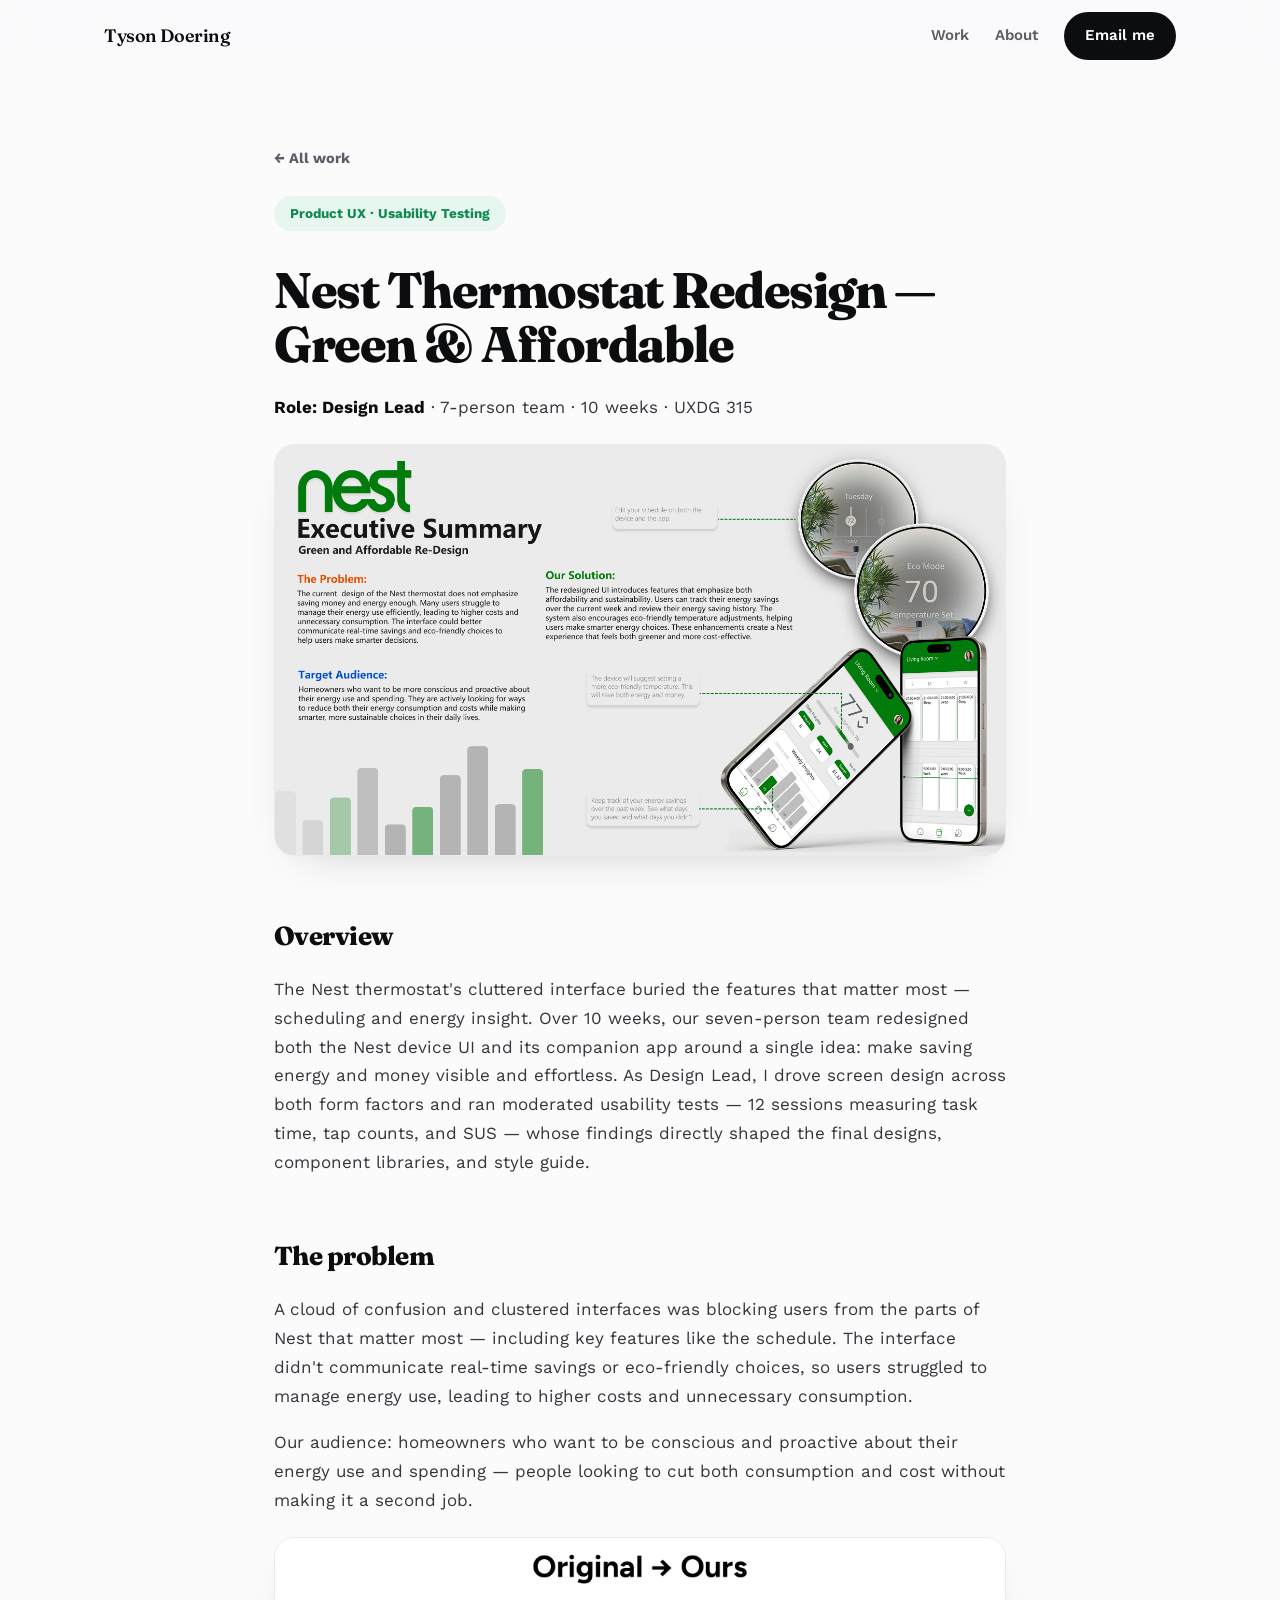
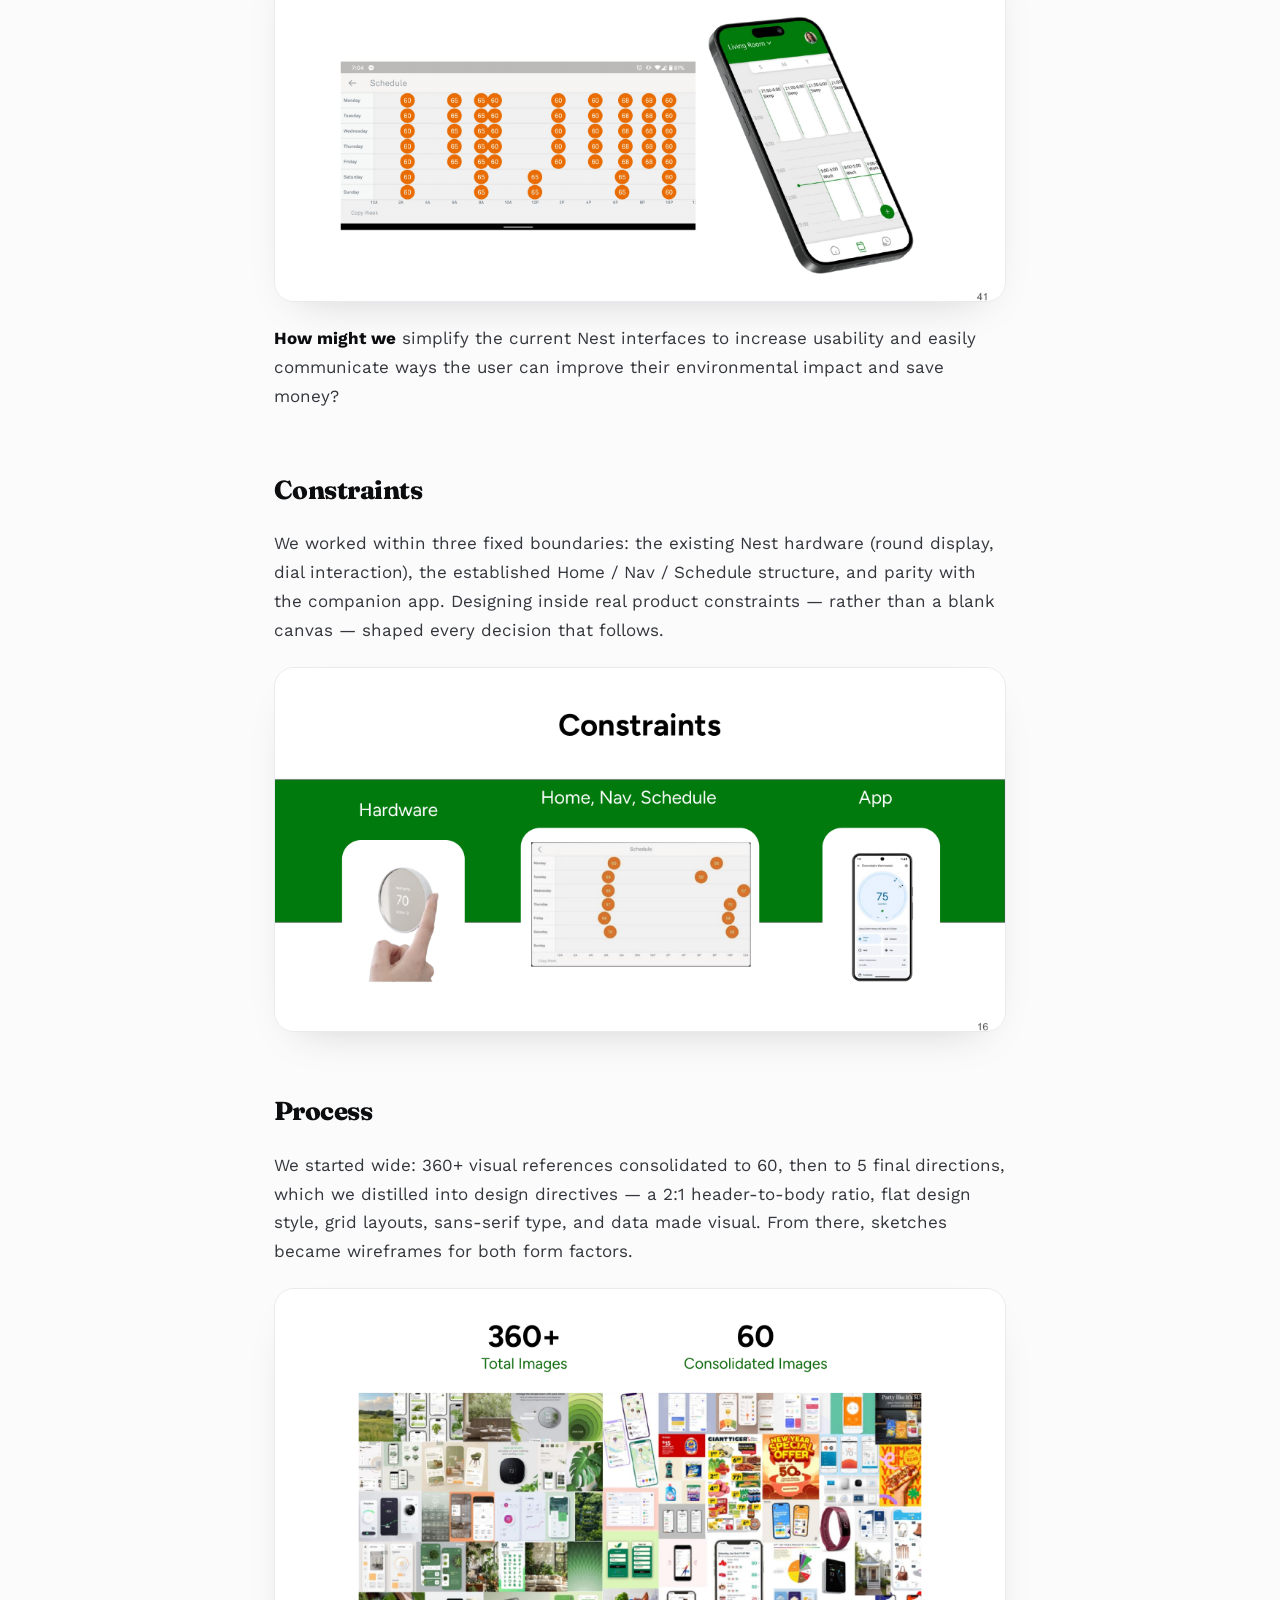
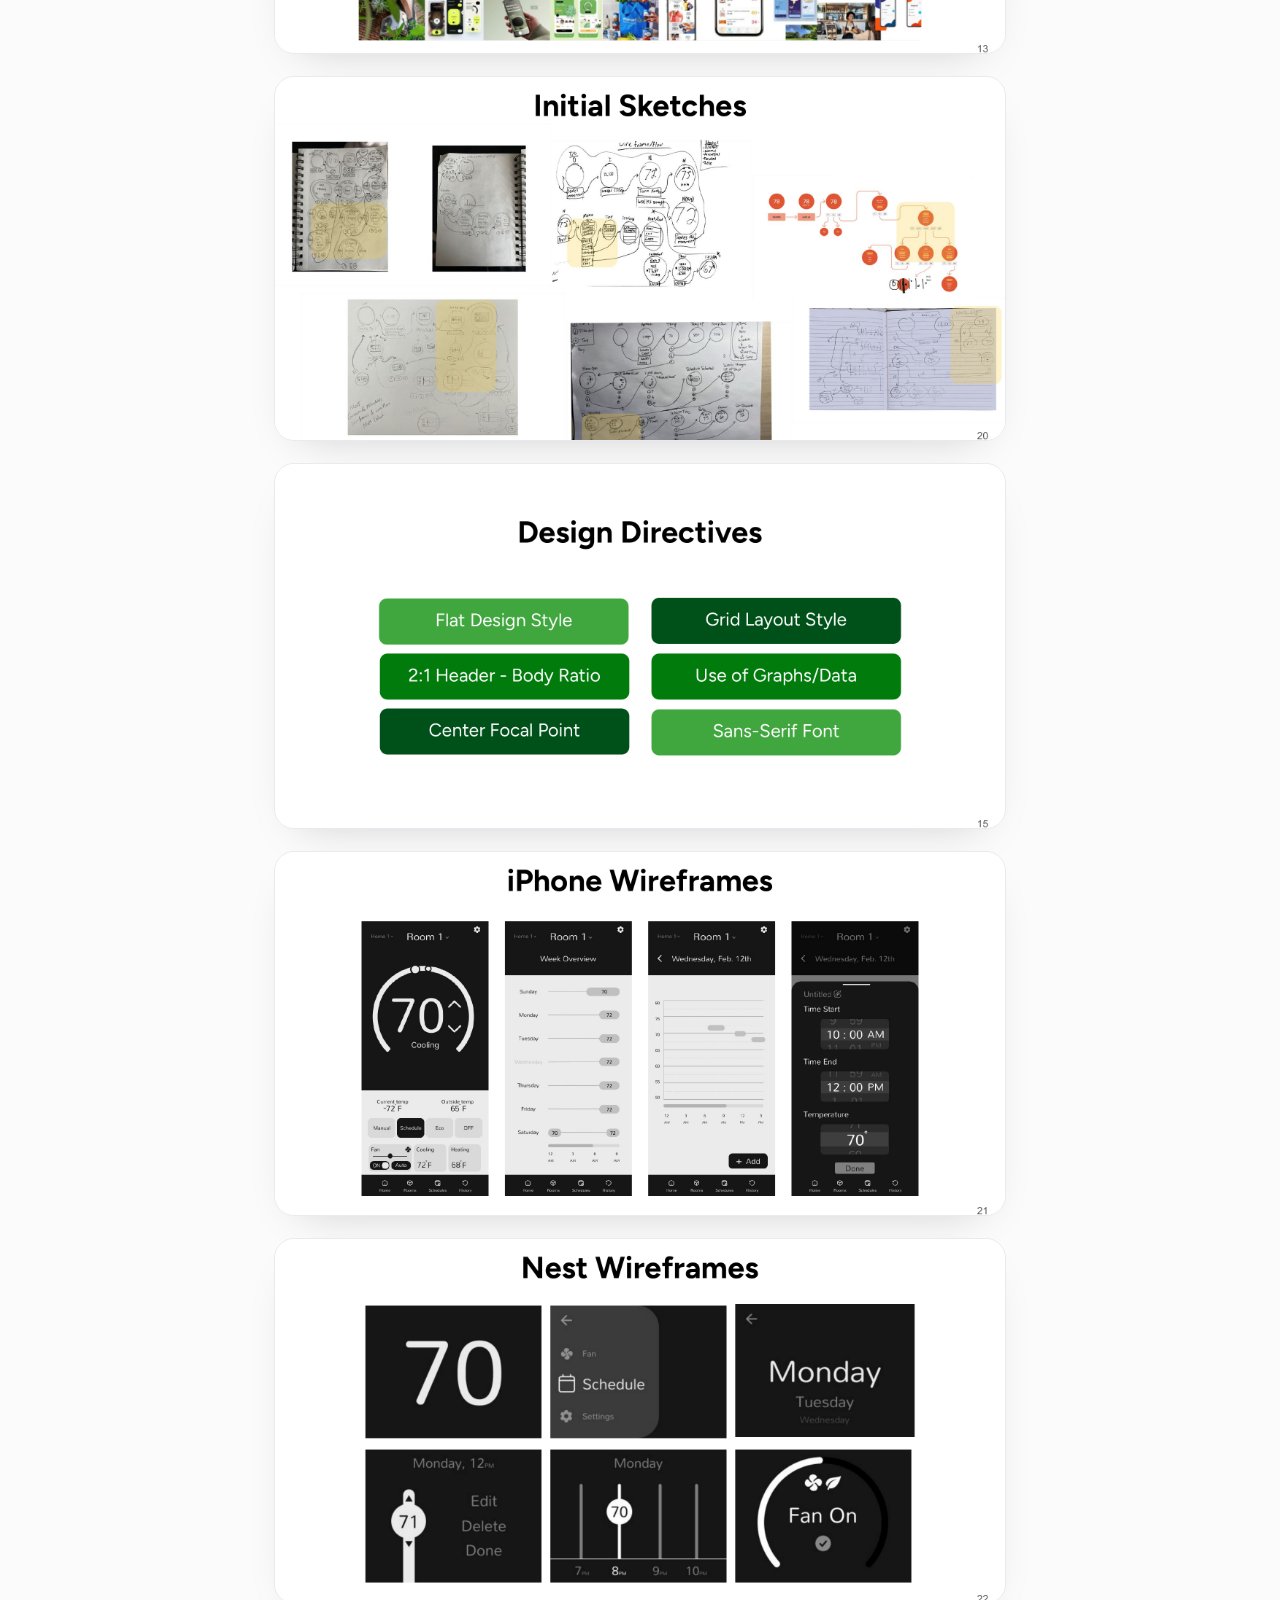
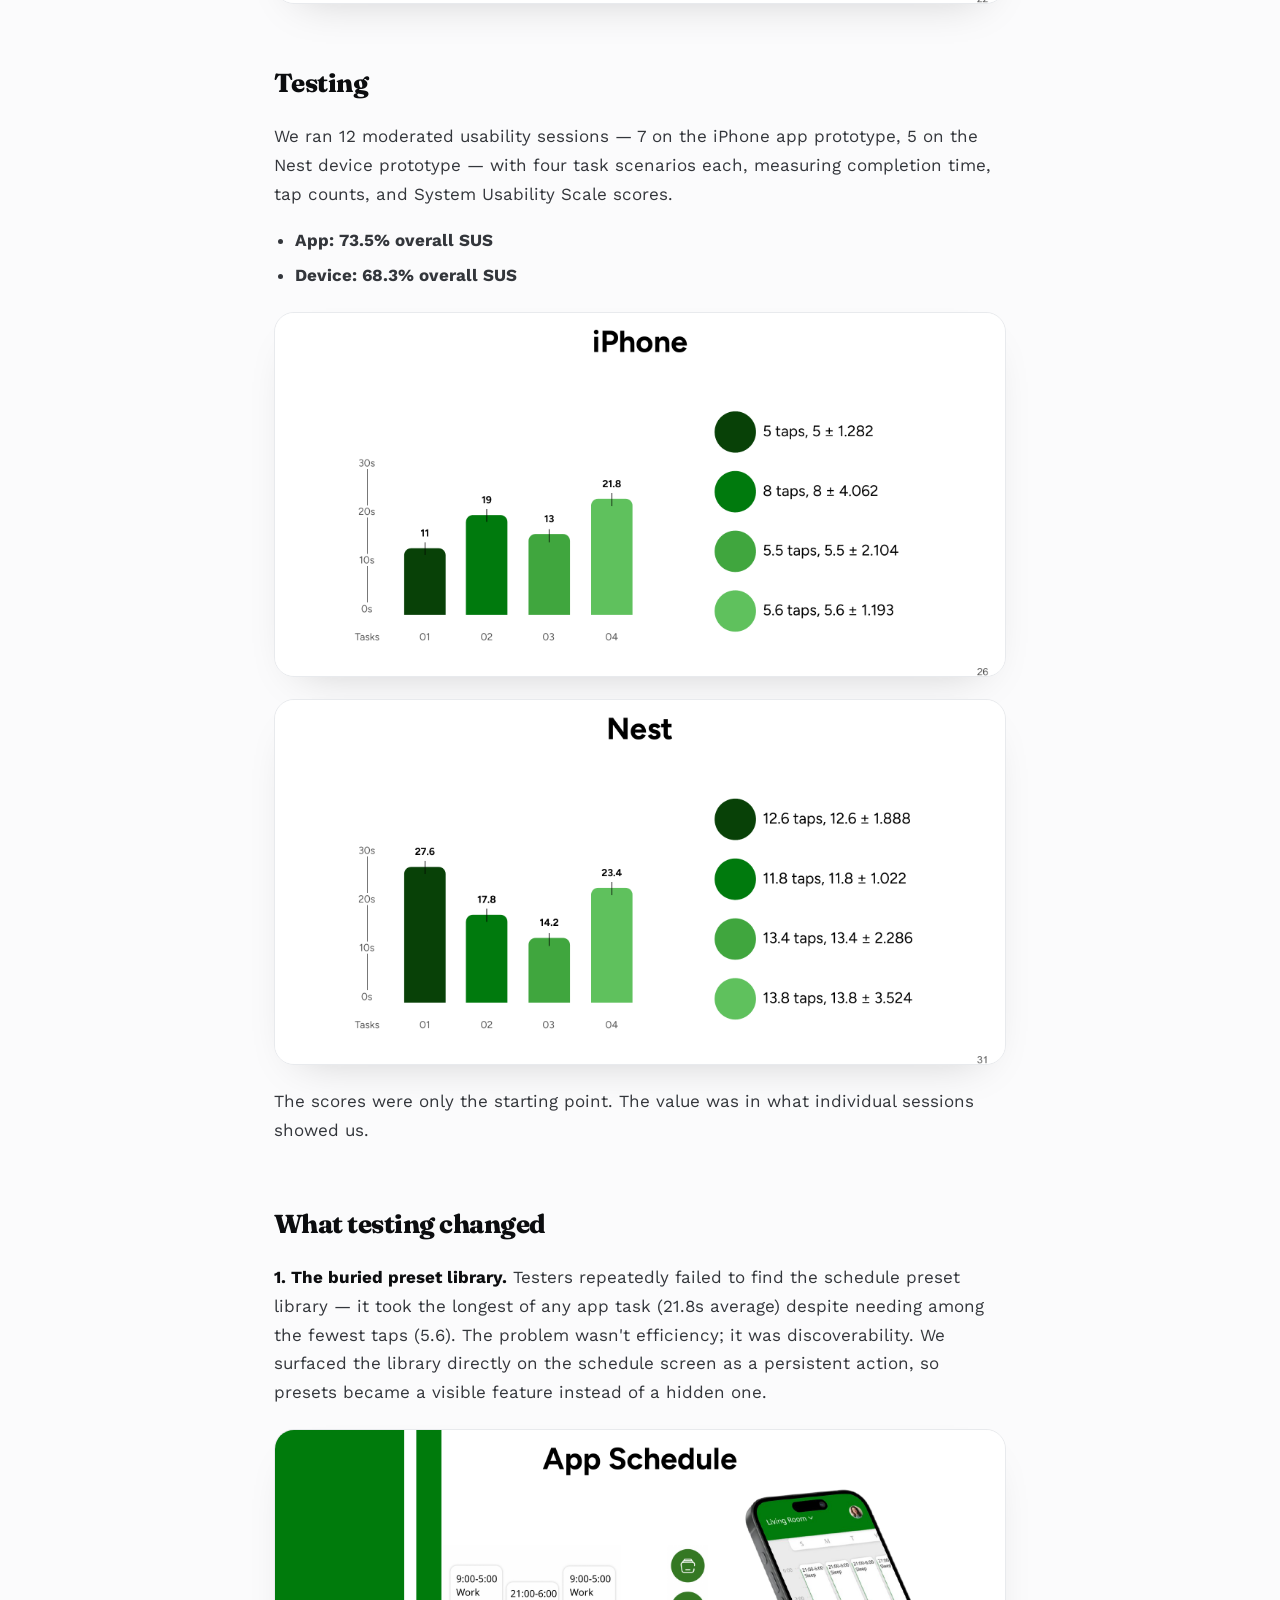
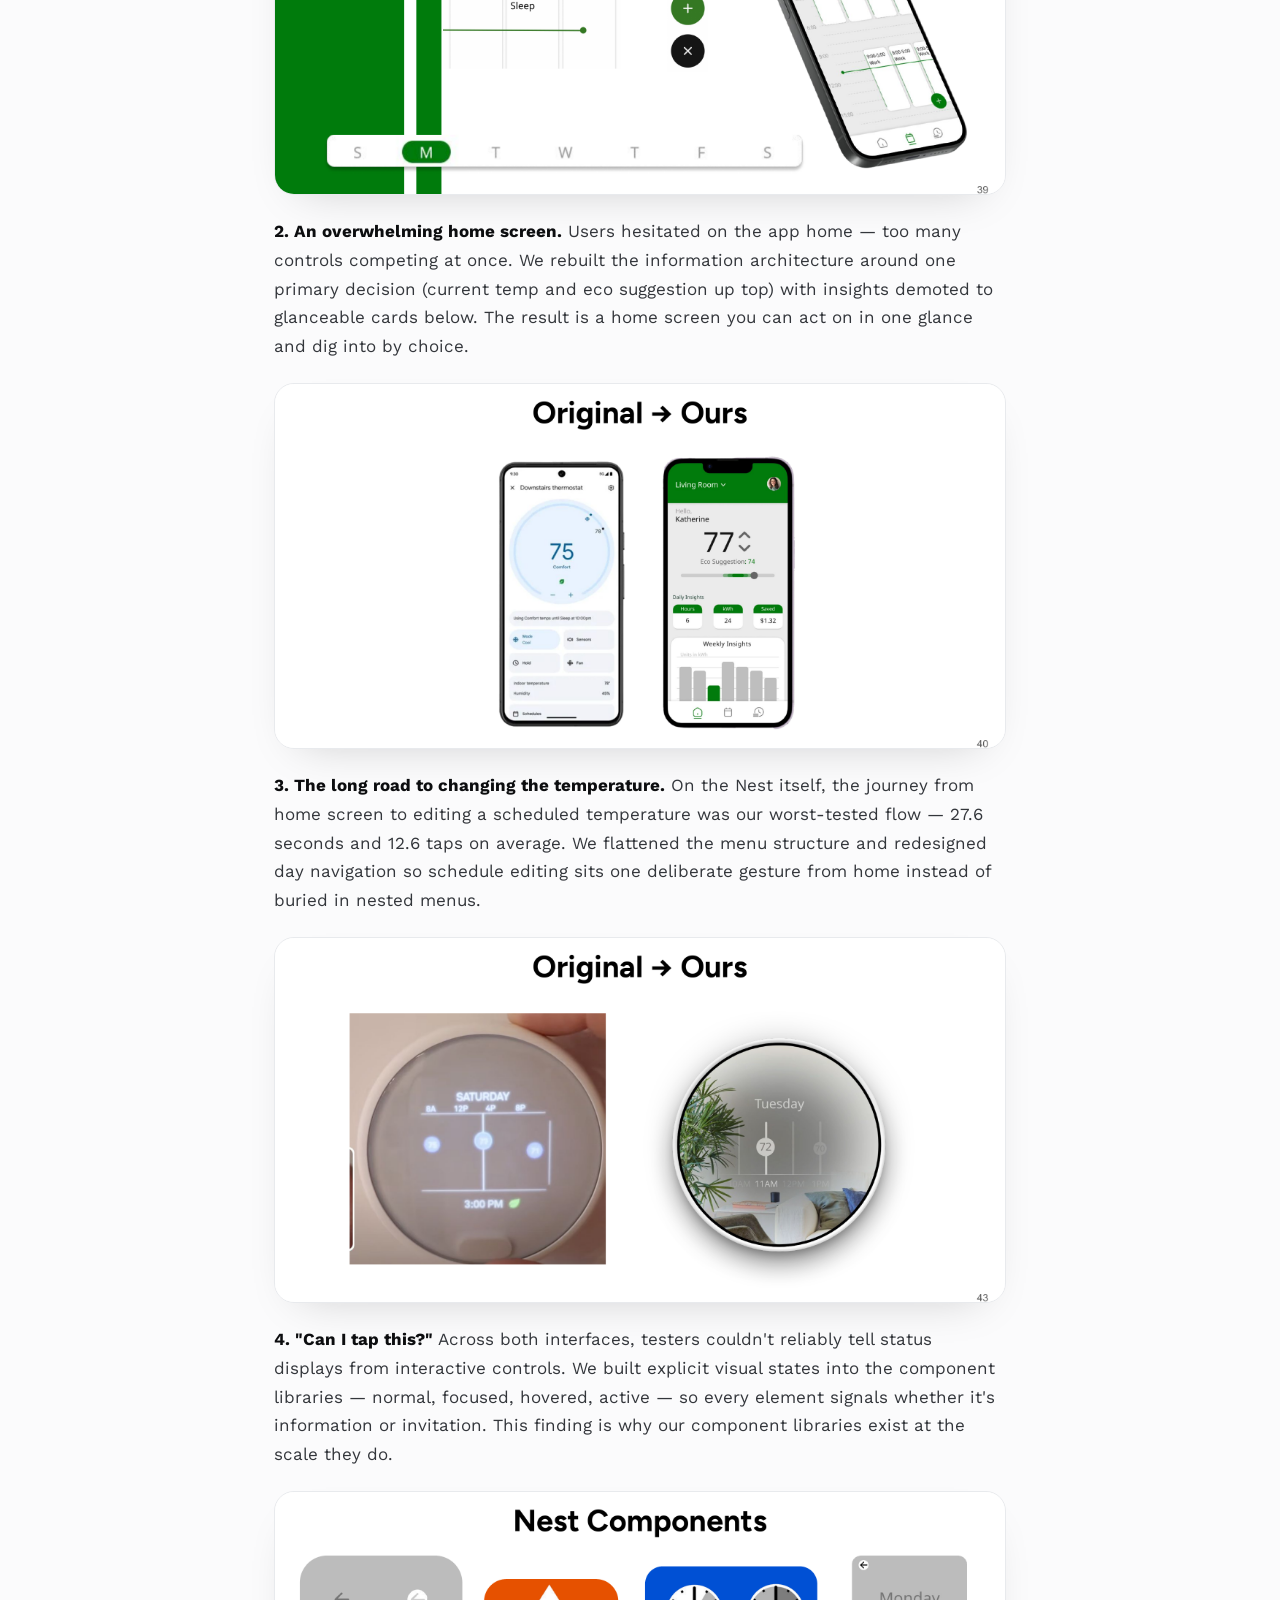
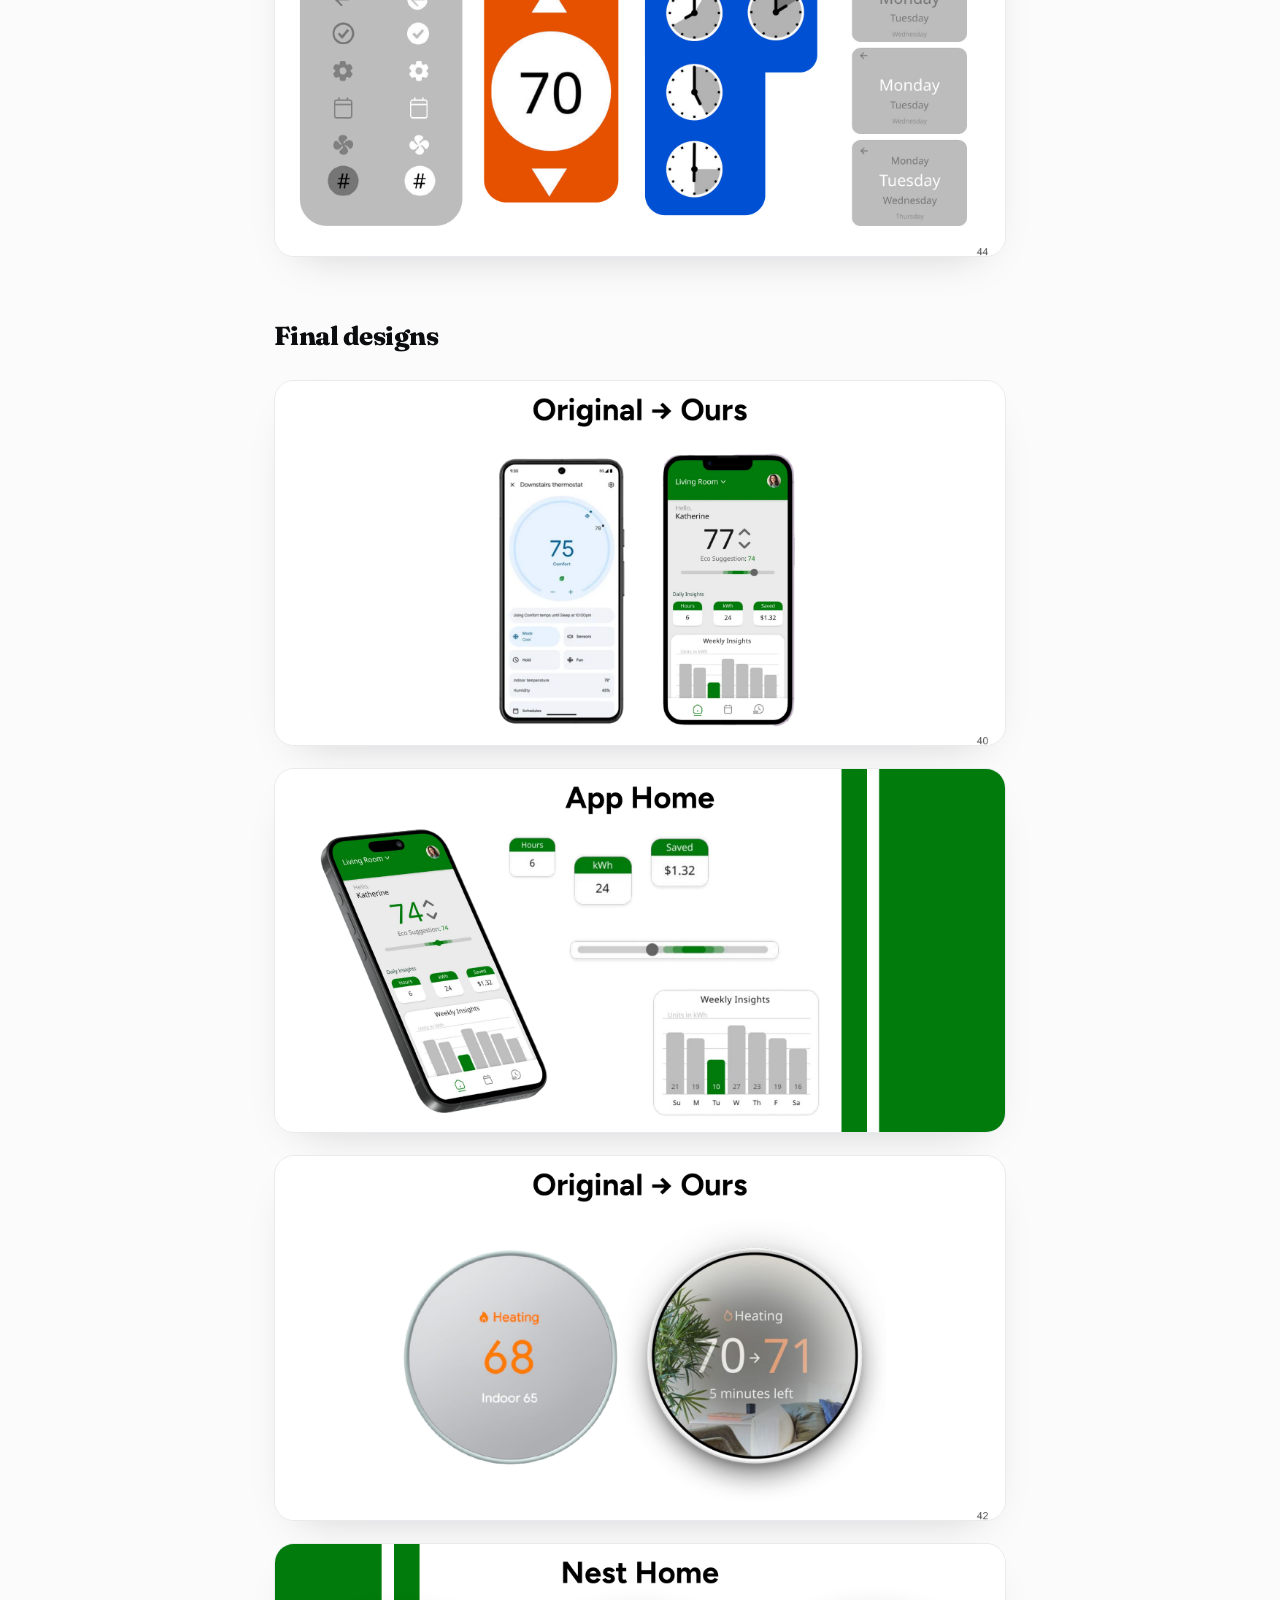
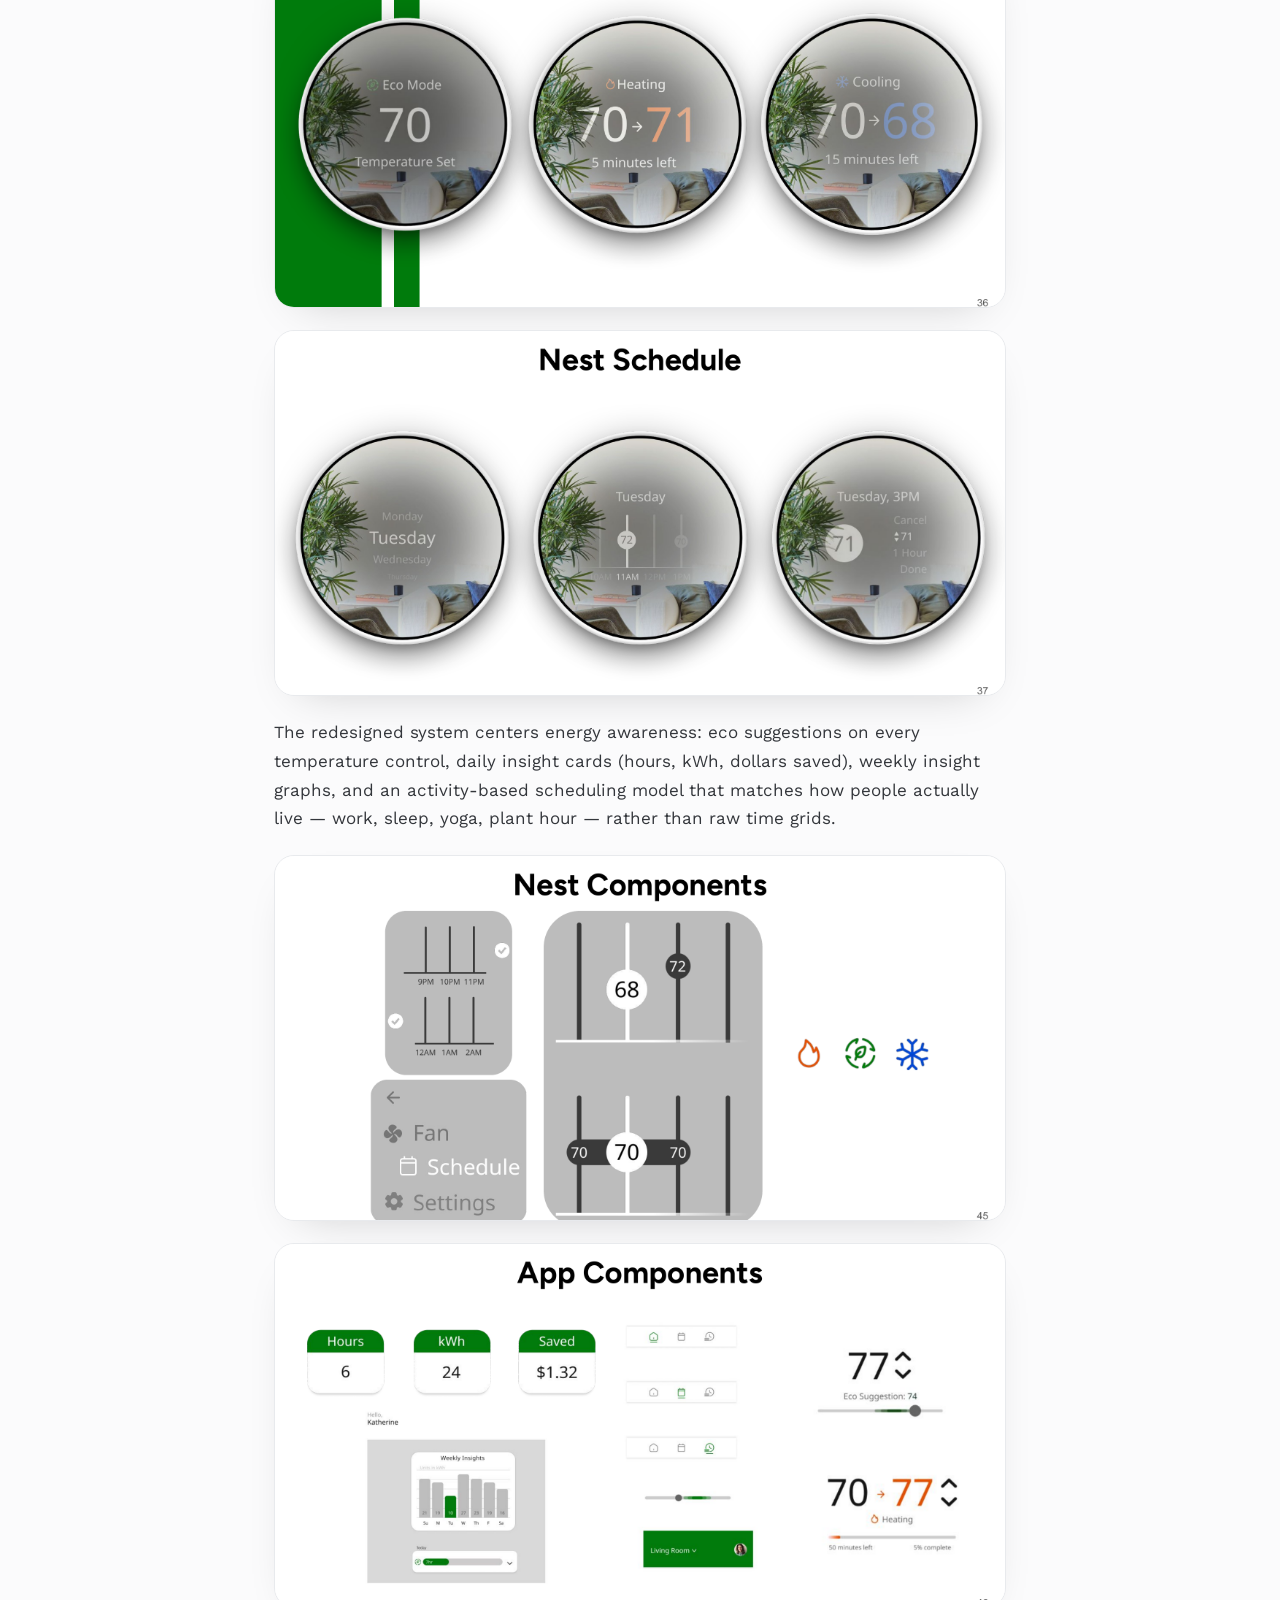
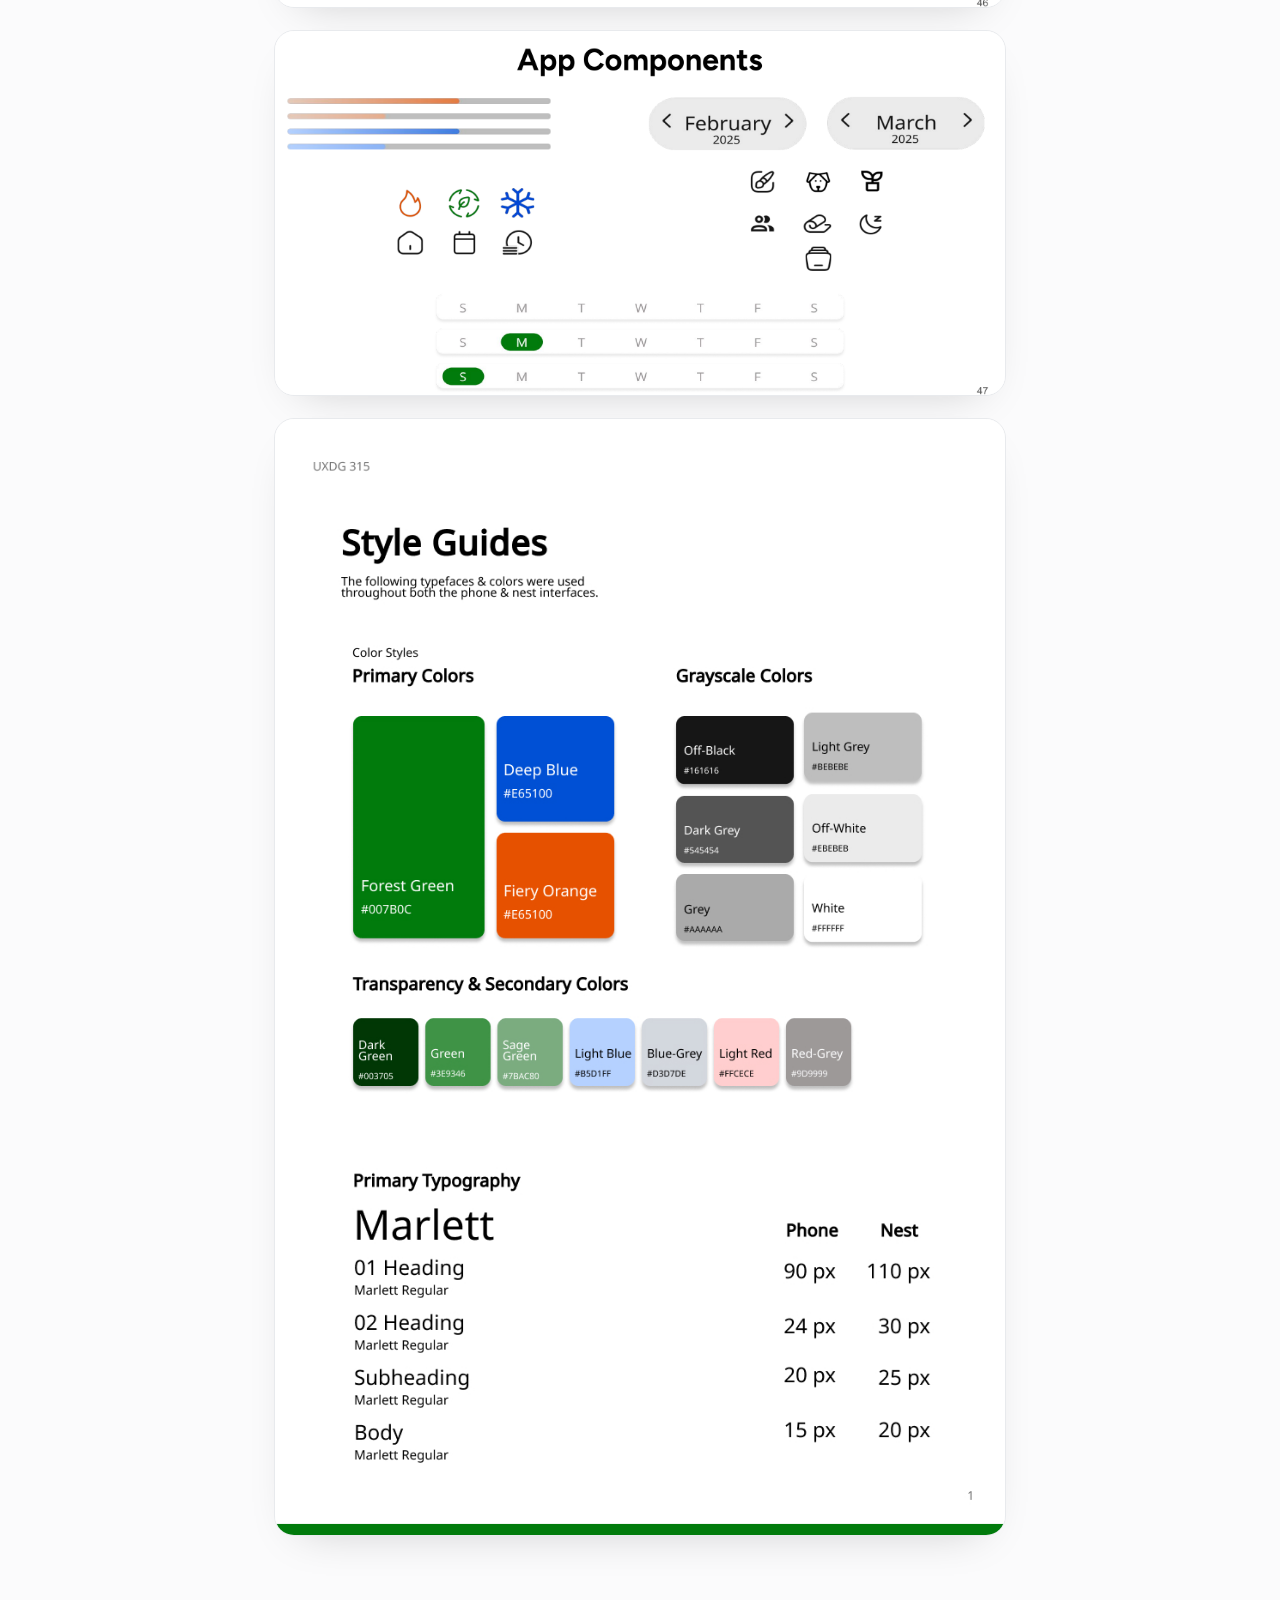
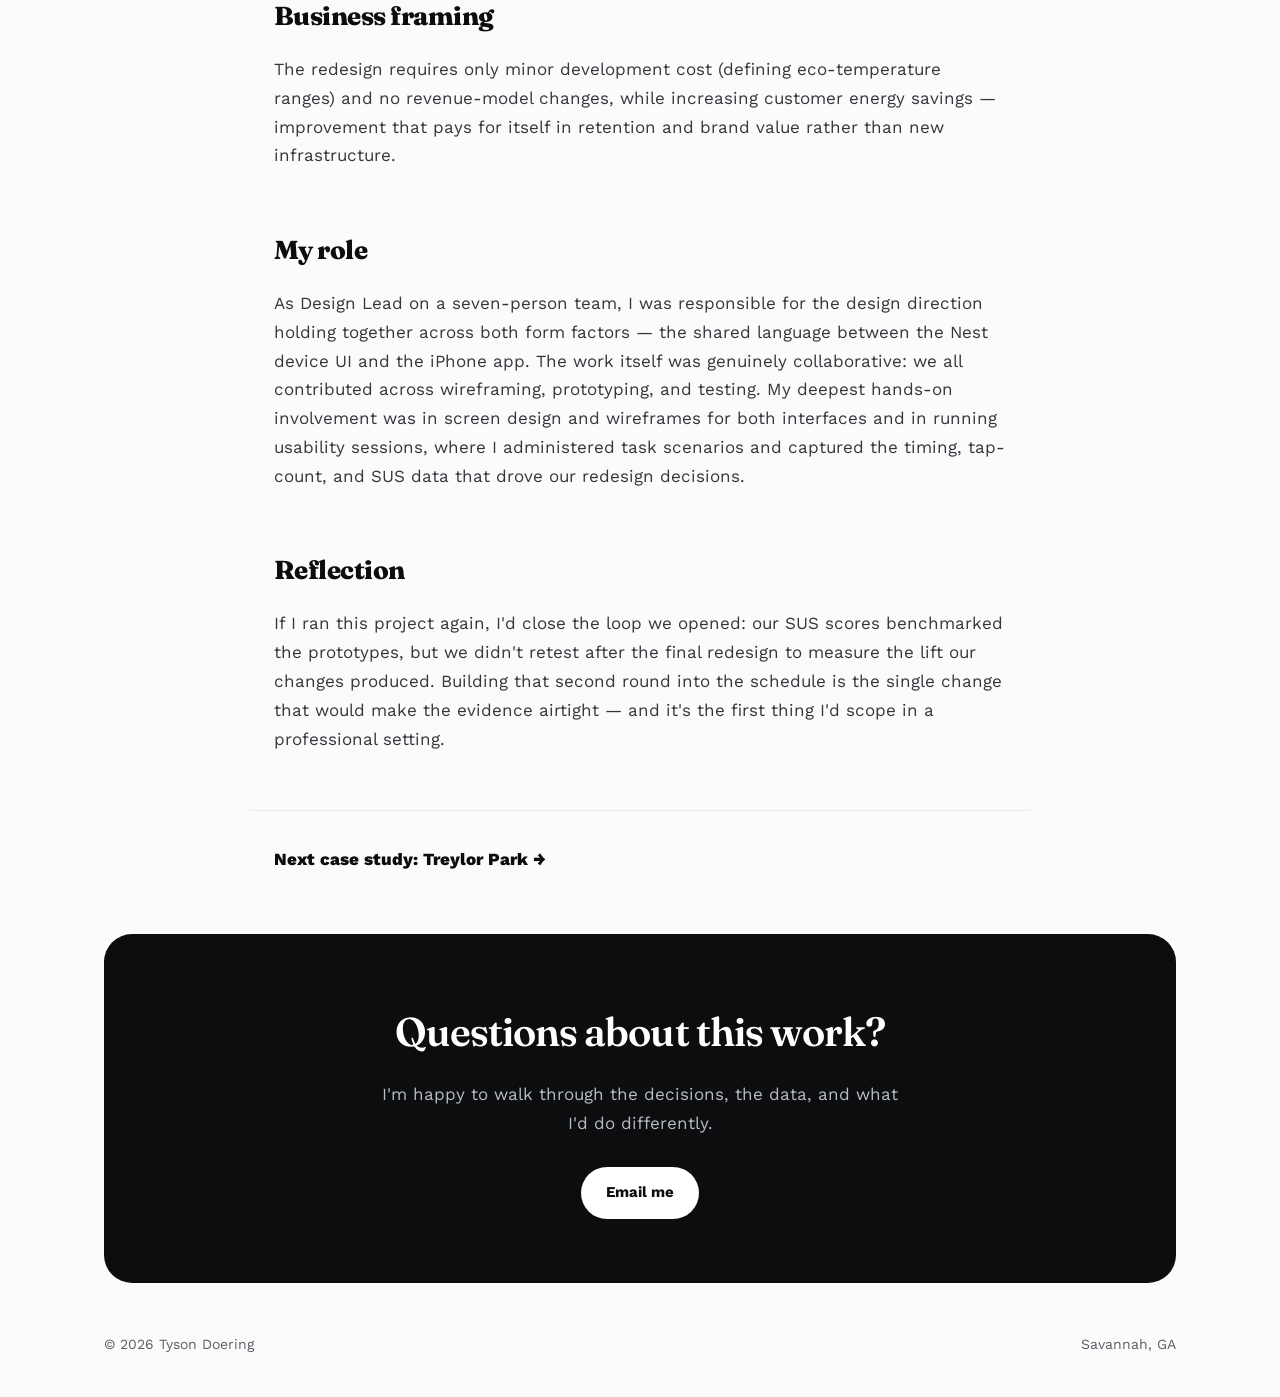
==== nest.html @ f259e4d1 "Import live portfolio site from tysondoering.design Copies index, the three case study pages, styles" ====
<!DOCTYPE html>
<html lang="en">
<head>
<meta charset="utf-8"><meta name="viewport" content="width=device-width,initial-scale=1">
<title>Nest Thermostat Redesign — Green & Affordable — Tyson Doering</title>
<link href="https://fonts.googleapis.com/css2?family=Fraunces:opsz,wght@9..144,400;9..144,500;9..144,600;9..144,700&family=Work+Sans:wght@400;500;600;700&display=swap" rel="stylesheet">
<link rel="stylesheet" href="styles.css">
<link rel="stylesheet" href="transition.css">
</head>
<body>
<header class="site" id="hdr"><div class="wrap">
  <a class='logo' href='/'>Tyson Doering</a>
  <nav class="top">
    <a class='hide-m' href='/#work'>Work</a>
    <a class='hide-m' href='/#about'>About</a>
    <a class="pill dark" href="mailto:tdoe28711@gmail.com">Email me</a>
  </nav>
</div></header>
<article class="case">
  <div class="case-inner">
    <a class='crumb' href='/#work'>← All work</a>
    <div style="margin-top:24px"><span class="kicker">Product UX · Usability Testing</span></div>
    <h1>Nest Thermostat Redesign — Green &amp; Affordable</h1>
<p><strong>Role: Design Lead</strong> · 7-person team · 10 weeks · UXDG 315</p>
<p><img alt="Hero — Green &amp; Affordable executive summary" src="images/nest/hero-executive-summary.png" /></p>

<h2>Overview</h2>
<p>The Nest thermostat's cluttered interface buried the features that matter most — scheduling and energy insight. Over 10 weeks, our seven-person team redesigned both the Nest device UI and its companion app around a single idea: make saving energy and money visible and effortless. As Design Lead, I drove screen design across both form factors and ran moderated usability tests — 12 sessions measuring task time, tap counts, and SUS — whose findings directly shaped the final designs, component libraries, and style guide.</p>

<h2>The problem</h2>
<p>A cloud of confusion and clustered interfaces was blocking users from the parts of Nest that matter most — including key features like the schedule. The interface didn't communicate real-time savings or eco-friendly choices, so users struggled to manage energy use, leading to higher costs and unnecessary consumption.</p>
<p>Our audience: homeowners who want to be conscious and proactive about their energy use and spending — people looking to cut both consumption and cost without making it a second job.</p>
<p><img alt="The original Nest schedule" src="images/nest/orig-vs-ours-app-schedule.png" /></p>
<p><strong>How might we</strong> simplify the current Nest interfaces to increase usability and easily communicate ways the user can improve their environmental impact and save money?</p>

<h2>Constraints</h2>
<p>We worked within three fixed boundaries: the existing Nest hardware (round display, dial interaction), the established Home / Nav / Schedule structure, and parity with the companion app. Designing inside real product constraints — rather than a blank canvas — shaped every decision that follows.</p>
<p><img alt="Constraints" src="images/nest/constraints.png" /></p>

<h2>Process</h2>
<p>We started wide: 360+ visual references consolidated to 60, then to 5 final directions, which we distilled into design directives — a 2:1 header-to-body ratio, flat design style, grid layouts, sans-serif type, and data made visual. From there, sketches became wireframes for both form factors.</p>
<p><img alt="360+ references consolidated" src="images/nest/process-moodboard.png" />
<img alt="Initial sketches" src="images/nest/process-sketches.png" />
<img alt="Design directives" src="images/nest/process-directives.png" />
<img alt="iPhone wireframes" src="images/nest/wireframes-iphone.png" />
<img alt="Nest wireframes" src="images/nest/wireframes-nest.png" /></p>

<h2>Testing</h2>
<p>We ran 12 moderated usability sessions — 7 on the iPhone app prototype, 5 on the Nest device prototype — with four task scenarios each, measuring completion time, tap counts, and System Usability Scale scores.</p>
<ul>
<li><strong>App: 73.5% overall SUS</strong></li>
<li><strong>Device: 68.3% overall SUS</strong></li>
</ul>
<p><img alt="iPhone task results" src="images/nest/testing-results-iphone.png" />
<img alt="Nest task results" src="images/nest/testing-results-nest.png" /></p>
<p>The scores were only the starting point. The value was in what individual sessions showed us.</p>

<h2>What testing changed</h2>
<p><strong>1. The buried preset library.</strong> Testers repeatedly failed to find the schedule preset library — it took the longest of any app task (21.8s average) despite needing among the fewest taps (5.6). The problem wasn't efficiency; it was discoverability. We surfaced the library directly on the schedule screen as a persistent action, so presets became a visible feature instead of a hidden one.</p>
<p><img alt="App schedule — original vs ours" src="images/nest/final-app-schedule.png" /></p>
<p><strong>2. An overwhelming home screen.</strong> Users hesitated on the app home — too many controls competing at once. We rebuilt the information architecture around one primary decision (current temp and eco suggestion up top) with insights demoted to glanceable cards below. The result is a home screen you can act on in one glance and dig into by choice.</p>
<p><img alt="App home — original vs ours" src="images/nest/orig-vs-ours-app-home.png" /></p>
<p><strong>3. The long road to changing the temperature.</strong> On the Nest itself, the journey from home screen to editing a scheduled temperature was our worst-tested flow — 27.6 seconds and 12.6 taps on average. We flattened the menu structure and redesigned day navigation so schedule editing sits one deliberate gesture from home instead of buried in nested menus.</p>
<p><img alt="Nest schedule — original vs ours" src="images/nest/orig-vs-ours-nest-schedule.png" /></p>
<p><strong>4. "Can I tap this?"</strong> Across both interfaces, testers couldn't reliably tell status displays from interactive controls. We built explicit visual states into the component libraries — normal, focused, hovered, active — so every element signals whether it's information or invitation. This finding is why our component libraries exist at the scale they do.</p>
<p><img alt="Component states" src="images/nest/components-nest-1.png" /></p>

<h2>Final designs</h2>
<p><img alt="Original vs ours — app home" src="images/nest/orig-vs-ours-app-home.png" />
<img alt="Final app home" src="images/nest/final-app-home.png" />
<img alt="Original vs ours — Nest home" src="images/nest/orig-vs-ours-nest-home.png" />
<img alt="Final Nest home" src="images/nest/final-nest-home.png" />
<img alt="Final Nest schedule" src="images/nest/final-nest-schedule.png" /></p>
<p>The redesigned system centers energy awareness: eco suggestions on every temperature control, daily insight cards (hours, kWh, dollars saved), weekly insight graphs, and an activity-based scheduling model that matches how people actually live — work, sleep, yoga, plant hour — rather than raw time grids.</p>
<p><img alt="Nest components" src="images/nest/components-nest-2.png" />
<img alt="App components" src="images/nest/components-app-1.png" />
<img alt="App components cont." src="images/nest/components-app-2.png" />
<img alt="Style guide — colors and typography" src="images/nest/style-guide-1.jpg" /></p>

<h2>Business framing</h2>
<p>The redesign requires only minor development cost (defining eco-temperature ranges) and no revenue-model changes, while increasing customer energy savings — improvement that pays for itself in retention and brand value rather than new infrastructure.</p>

<h2>My role</h2>
<p>As Design Lead on a seven-person team, I was responsible for the design direction holding together across both form factors — the shared language between the Nest device UI and the iPhone app. The work itself was genuinely collaborative: we all contributed across wireframing, prototyping, and testing. My deepest hands-on involvement was in screen design and wireframes for both interfaces and in running usability sessions, where I administered task scenarios and captured the timing, tap-count, and SUS data that drove our redesign decisions.</p>

<h2>Reflection</h2>
<p>If I ran this project again, I'd close the loop we opened: our SUS scores benchmarked the prototypes, but we didn't retest after the final redesign to measure the lift our changes produced. Building that second round into the schedule is the single change that would make the evidence airtight — and it's the first thing I'd scope in a professional setting.</p>
  </div>
  <div class="case-next"><a href='/treylor-park'>Next case study: Treylor Park →</a></div>
</article>
<div class="wrap"><div class="cta-card">
  <h2>Questions about this work?</h2>
  <p>I'm happy to walk through the decisions, the data, and what I'd do differently.</p>
  <a class="pill dark" href="mailto:tdoe28711@gmail.com">Email me</a>
</div></div>
<footer class="site"><div class="wrap"><span>© 2026 Tyson Doering</span><span>Savannah, GA</span></div></footer>
<script>
const h=document.getElementById('hdr');
addEventListener('scroll',()=>h.classList.toggle('scrolled',scrollY>10),{passive:true});
</script>
<script src="transition.js"></script>
</body></html>
---- styles.css ----
@import url('https://fonts.googleapis.com/css2?family=Fraunces:opsz,wght@9..144,400;9..144,500;9..144,600;9..144,700&family=Work+Sans:wght@400;500;600;700&display=swap');

:root{
  --bg:#FBFBFC; --panel:#F3F4F6; --card:#FFFFFF;
  --ink:#0C0D0F; --ink-2:#5A5E66; --line:#E8EAED;
  --green:#17B26A; --green-soft:#E7F7EF;
  --r-lg:28px; --r-md:20px; --pill:999px;
  --shadow:0 24px 60px -24px rgba(12,13,15,.18);
  --maxw:1120px;
}
*{box-sizing:border-box;margin:0;padding:0}
html{scroll-behavior:smooth}
@media(prefers-reduced-motion:reduce){html{scroll-behavior:auto}}
body{background:var(--bg);color:var(--ink);font-family:'Work Sans',system-ui,sans-serif;font-size:17px;line-height:1.7;-webkit-font-smoothing:antialiased}
.wrap{max-width:var(--maxw);margin:0 auto;padding:0 24px}
a{color:inherit}

/* nav */
header.site{position:sticky;top:0;z-index:20;background:rgba(251,251,252,.8);backdrop-filter:blur(14px);border-bottom:1px solid transparent}
header.site.scrolled{border-color:var(--line)}
header.site .wrap{display:flex;align-items:center;justify-content:space-between;height:72px}
.logo{font-weight:800;font-size:18px;letter-spacing:-.02em;text-decoration:none}
nav.top{display:flex;align-items:center;gap:26px}
nav.top a{font-weight:600;font-size:15px;color:var(--ink-2);text-decoration:none;transition:color .2s}
nav.top a:hover{color:var(--ink)}
.pill{display:inline-flex;align-items:center;gap:8px;border-radius:var(--pill);padding:12px 24px;font-weight:700;font-size:15px;text-decoration:none;transition:transform .2s,box-shadow .2s;border:1.5px solid transparent}
.pill.dark{background:var(--ink);color:#fff}
.pill.light{background:var(--card);border-color:var(--line);color:var(--ink)}
.pill:hover{transform:translateY(-2px);box-shadow:0 10px 26px -12px rgba(12,13,15,.35)}
nav.top .pill{padding:10px 20px}
@media(prefers-reduced-motion:reduce){.pill{transition:none}.pill:hover{transform:none}}

/* hero */
.hero{padding:110px 0 90px;text-align:center}
.hero .hey{font-weight:500;font-size:clamp(38px,6vw,64px);letter-spacing:-.03em;line-height:1.05}
.hero .hey .wave{display:inline-block}
.hero h1{font-weight:700;font-size:clamp(38px,6vw,64px);letter-spacing:-.03em;line-height:1.08;margin-top:4px}
.hero h1 .hl{color:var(--green)}
.hero p{max-width:620px;margin:26px auto 0;color:var(--ink-2);font-size:18.5px}
.hero .ctas{margin-top:36px;display:flex;gap:14px;justify-content:center;flex-wrap:wrap}

/* work */
section.work{padding:40px 0 30px}
.sec-head{max-width:640px;margin-bottom:44px}
.kicker{display:inline-block;background:var(--green-soft);color:#0E8A50;font-weight:700;font-size:13.5px;border-radius:var(--pill);padding:6px 16px;margin-bottom:16px}
.sec-head h2{font-weight:800;font-size:clamp(30px,4vw,42px);letter-spacing:-.025em;line-height:1.15}
.sec-head p{color:var(--ink-2);margin-top:12px}
.pcard{display:block;text-decoration:none;background:var(--card);border:1px solid var(--line);border-radius:var(--r-lg);overflow:hidden;margin-bottom:36px;transition:transform .25s,box-shadow .25s}
.pcard:hover{transform:translateY(-4px);box-shadow:var(--shadow)}
.pcard:focus-visible{outline:3px solid var(--green);outline-offset:3px}
@media(prefers-reduced-motion:reduce){.pcard{transition:none}.pcard:hover{transform:none}}
.pcard .img{aspect-ratio:2.1/1;overflow:hidden;background:var(--panel)}
.pcard .img img{width:100%;height:100%;object-fit:cover;object-position:center top;display:block;transition:transform .5s}
.pcard:hover .img img{transform:scale(1.025)}
@media(prefers-reduced-motion:reduce){.pcard .img img{transition:none}.pcard:hover .img img{transform:none}}
.pcard .body{padding:30px 34px 32px;display:flex;flex-wrap:wrap;align-items:center;gap:18px}
.pcard .txt{flex:1 1 380px}
.pcard h3{font-weight:800;font-size:24px;letter-spacing:-.02em;line-height:1.2}
.pcard .sub{color:var(--ink-2);font-size:15.5px;margin-top:6px}
.tags{display:flex;flex-wrap:wrap;gap:8px;margin-top:14px}
.tag{background:var(--panel);border-radius:var(--pill);padding:5px 14px;font-size:13px;font-weight:600;color:var(--ink-2)}
.tag.win{background:var(--green-soft);color:#0E8A50}
.pcard .view{white-space:nowrap}

/* about bento */
section.about{padding:80px 0}
.bento{display:grid;grid-template-columns:repeat(2,1fr);gap:20px}
.tile{border-radius:var(--r-md);padding:30px;min-height:150px;display:flex;flex-direction:column;justify-content:flex-start;gap:6px;border:1px solid var(--line);background:var(--card)}
.tile h4{font-weight:800;font-size:19px;letter-spacing:-.015em}
.tile p{color:var(--ink-2);font-size:15px;line-height:1.55}
.tile.a{background:linear-gradient(135deg,#d8d8d8,#F2FBF6)}
.tile.b{background:linear-gradient(135deg,#e1e1e1,#F2FBF6)}
.tile.c{background:linear-gradient(135deg,#e1e1e1,#F2FBF6)}
.tile.d{background:linear-gradient(135deg,#e1e1e1,#F2FBF6)}
.about .lead{max-width:640px;margin-bottom:40px}
.about .lead h3{font-weight:800;font-size:clamp(26px,3.4vw,34px);letter-spacing:-.02em;line-height:1.2;margin-bottom:12px}
.about .lead p{color:var(--ink-2)}

/* experience */
section.exp{padding:30px 0 80px}
.row{display:grid;grid-template-columns:150px 1fr;gap:26px;padding:30px 0;border-top:1px solid var(--line)}
.row:last-child{border-bottom:1px solid var(--line)}
.row .when{font-weight:700;color:var(--ink-2);font-size:15px;padding-top:3px}
.row h4{font-weight:800;font-size:20px;letter-spacing:-.015em}
.row .org{color:var(--green);font-weight:700;font-size:15px;margin:2px 0 8px}
.row p{color:var(--ink-2);font-size:15.5px}

/* footer cta */
.cta-card{background:var(--ink);color:#fff;border-radius:var(--r-lg);padding:64px 40px;text-align:center;margin:20px 0 40px}
.cta-card h2{font-weight:800;font-size:clamp(28px,4vw,40px);letter-spacing:-.025em}
.cta-card p{color:#B9BCC2;margin:14px auto 30px;max-width:520px}
.cta-card .pill.dark{background:#fff;color:var(--ink)}
footer.site{padding:10px 0 40px;color:var(--ink-2);font-size:14px}
footer.site .wrap{display:flex;justify-content:space-between;flex-wrap:wrap;gap:10px}

/* case pages */
article.case{padding:70px 0 20px}
.case-inner{max-width:780px;margin:0 auto;padding:0 24px}
.case-inner h1{font-weight:800;font-size:clamp(32px,5vw,50px);letter-spacing:-.03em;line-height:1.08;margin:16px 0 22px}
.case-inner h2{font-weight:800;font-size:26px;letter-spacing:-.02em;margin:2.2em 0 .6em}
.case-inner p{margin:1em 0;color:#33363B}
.case-inner p strong{color:var(--ink)}
.case-inner ul{margin:1em 0 1em 1.25em;color:#33363B}
.case-inner li{margin:.35em 0}
.case-inner img{max-width:100%;border-radius:var(--r-md);border:1px solid var(--line);margin:22px 0;display:block;box-shadow:0 18px 44px -26px rgba(12,13,15,.22)}
.case-inner blockquote{background:var(--panel);border-radius:var(--r-md);padding:18px 24px;margin:1.4em 0;color:var(--ink-2)}
.case-inner hr{border:none}
.crumb{font-weight:700;font-size:14.5px;color:var(--ink-2);text-decoration:none}
.crumb:hover{color:var(--ink)}
.case-next{max-width:780px;margin:56px auto 0;padding:34px 24px 20px;border-top:1px solid var(--line)}
.case-next a{font-weight:800;text-decoration:none;font-size:17px}
.case-next a:hover{color:var(--green)}

@media(max-width:760px){
  .bento{grid-template-columns:1fr}
  .row{grid-template-columns:1fr;gap:6px}
  .hero{padding:80px 0 64px}
  nav.top a.hide-m{display:none}
  .pcard .body{padding:24px}
}
a:focus-visible{outline:3px solid var(--green);outline-offset:2px;border-radius:6px}

.avatar{width:88px;height:88px;border-radius:50%;object-fit:cover;display:block;margin:0 auto 22px;border:3px solid #fff;box-shadow:0 10px 30px -12px rgba(12,13,15,.3)}
.avatar.sm{width:64px;height:64px;margin-bottom:18px;border-color:rgba(255,255,255,.25)}


/* warm serif display */
h1,h2,h3,h4,.logo,.case-hero h1,.cta-card h2{font-family:'Fraunces',serif;font-weight:600;letter-spacing:-.024em}
.kicker,.tag,.sub{font-family:'Work Sans',sans-serif}
---- transition.css ----
.pt body{opacity:0;transform:translateY(8px);transition:opacity .42s ease,transform .42s cubic-bezier(.2,.7,.3,1)}
.pt.pt-in body{opacity:1;transform:none}
.pt.pt-out body{opacity:0;transform:translateY(-8px);transition-duration:.3s}
@media (prefers-reduced-motion:reduce){.pt body,.pt.pt-out body{opacity:1!important;transform:none!important;transition:none!important}}
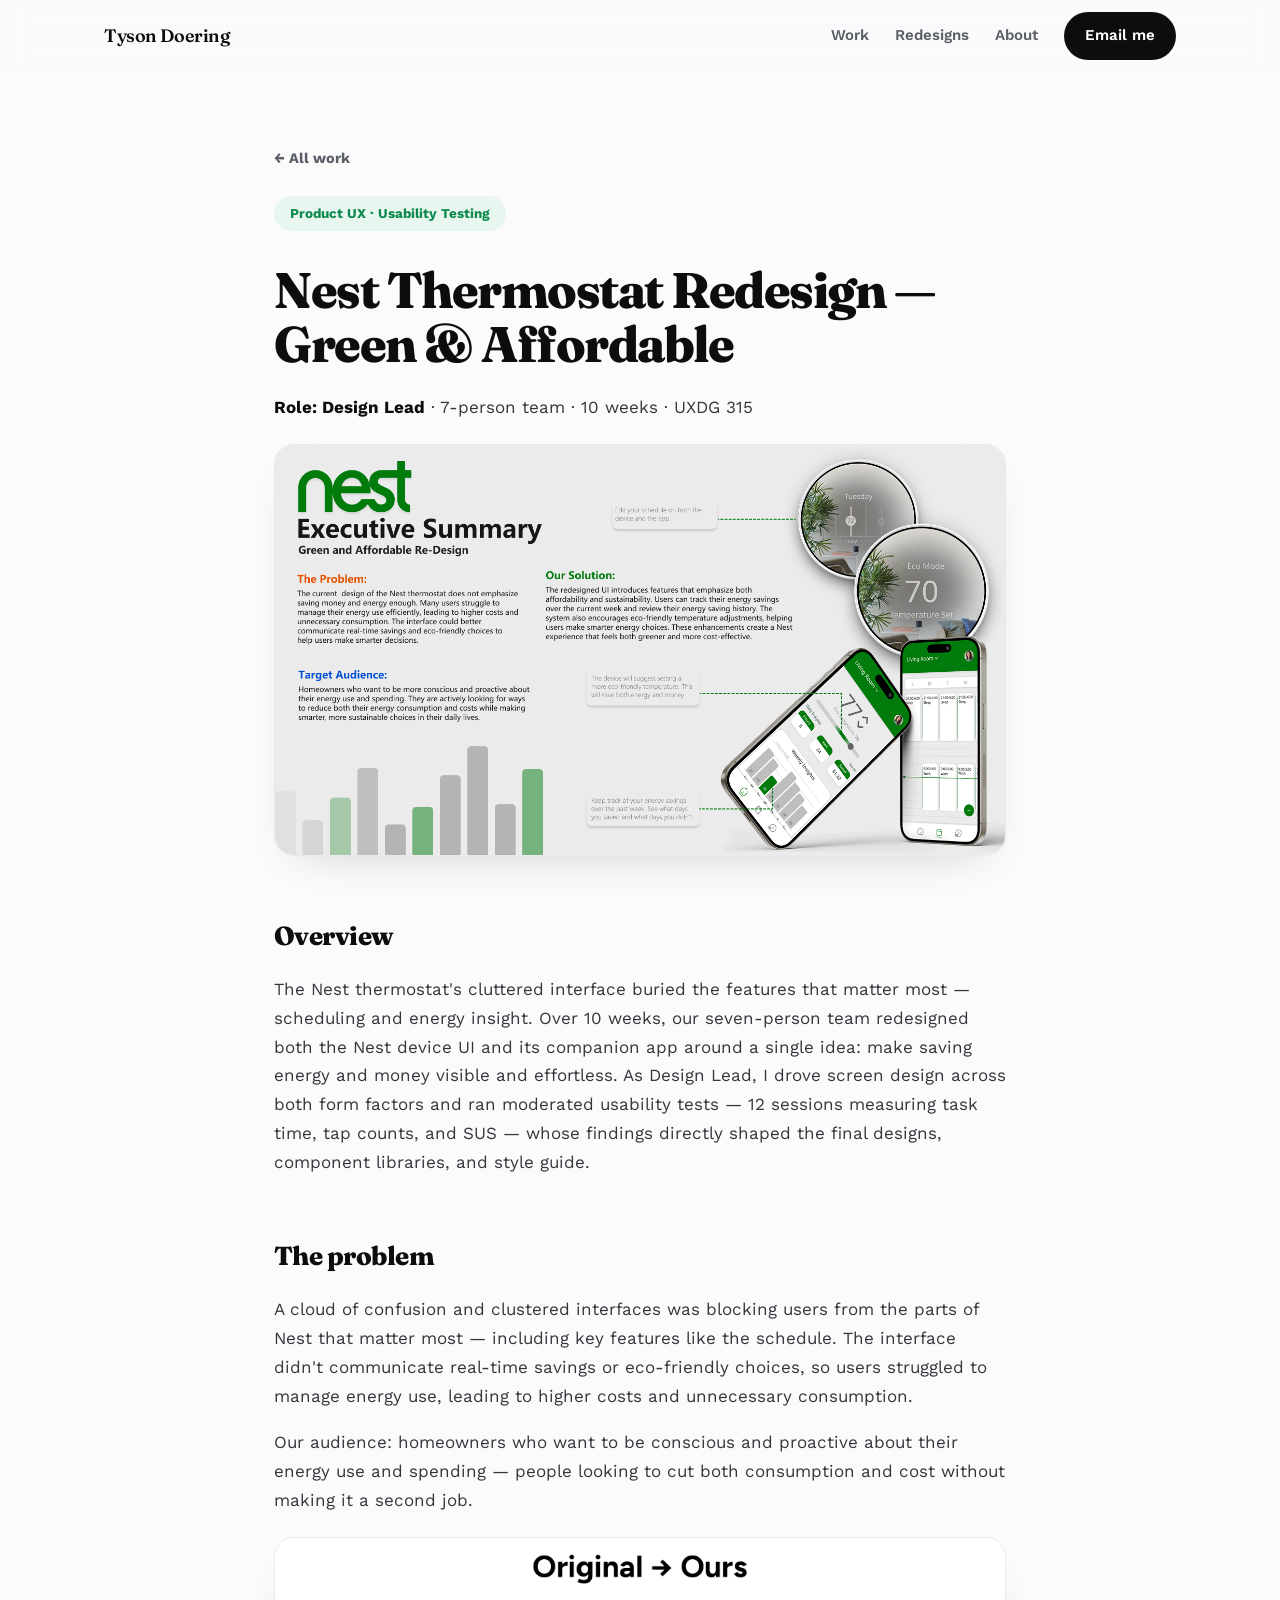
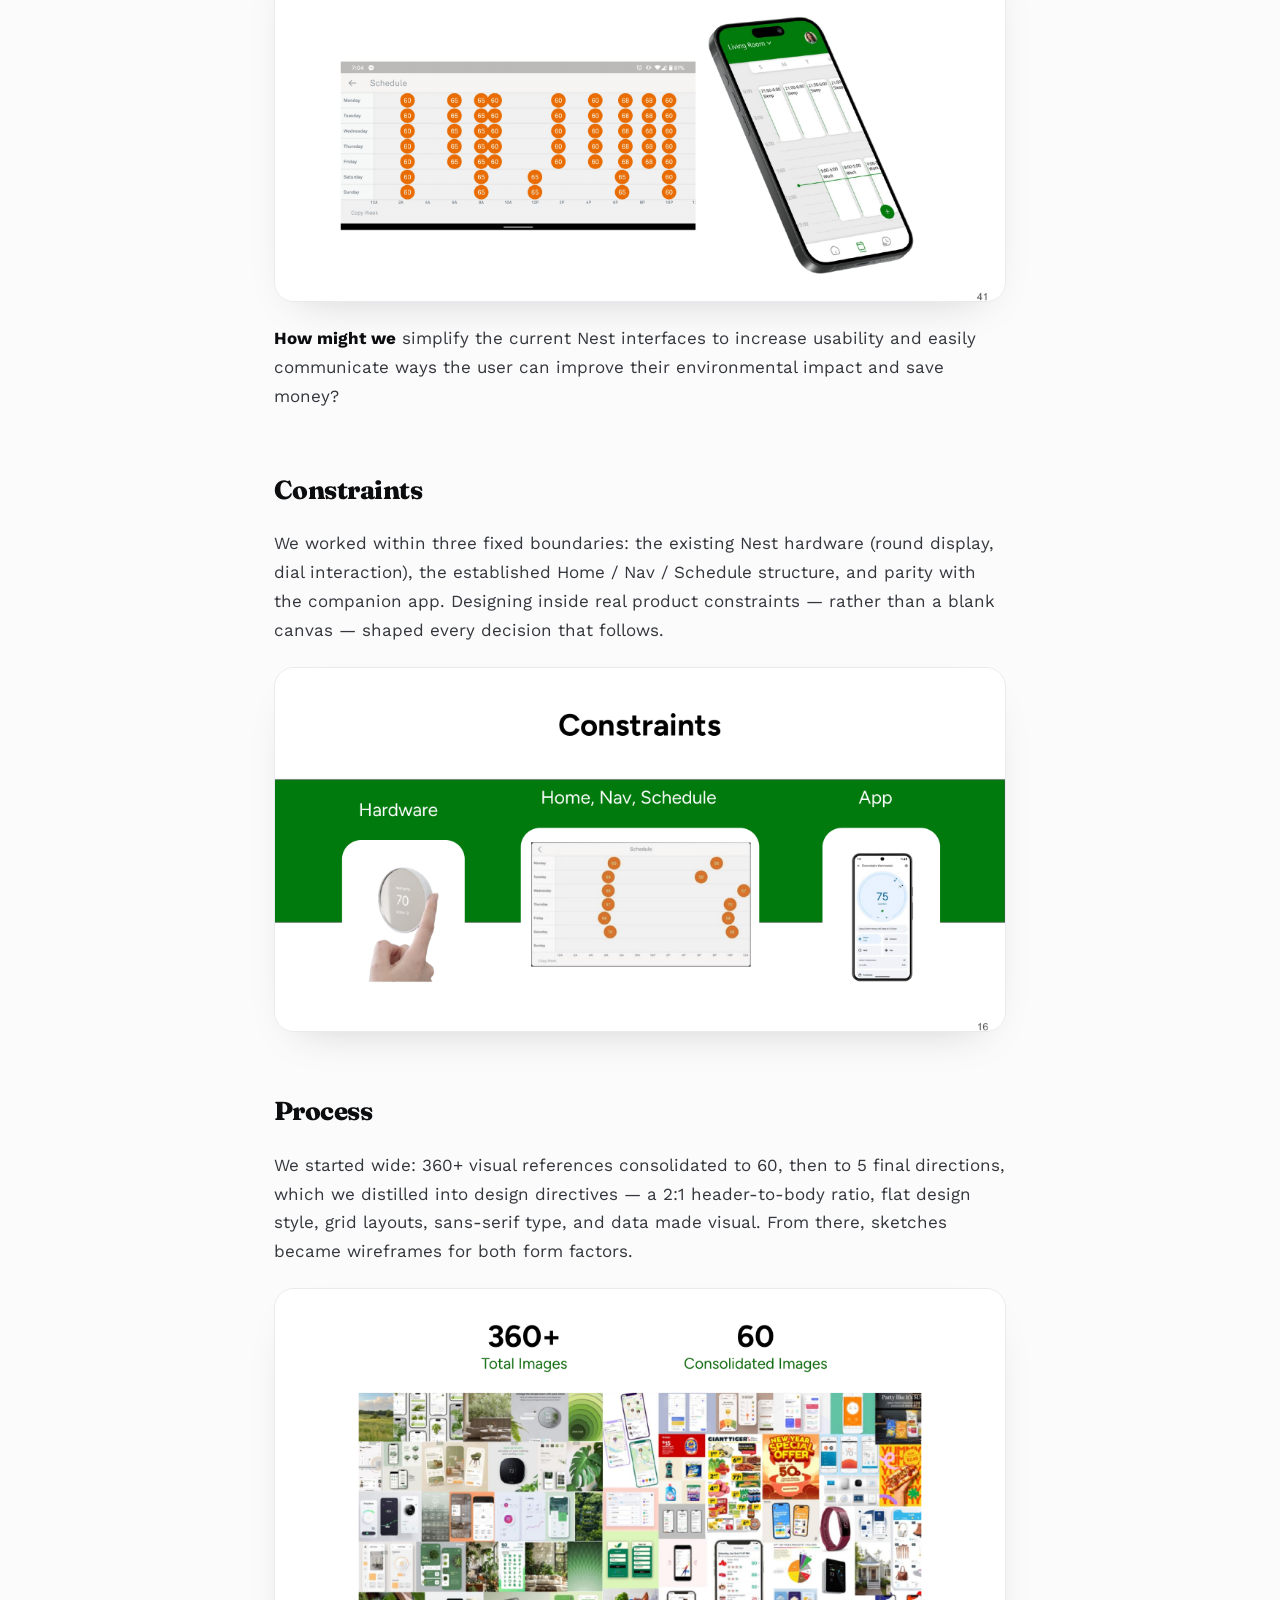
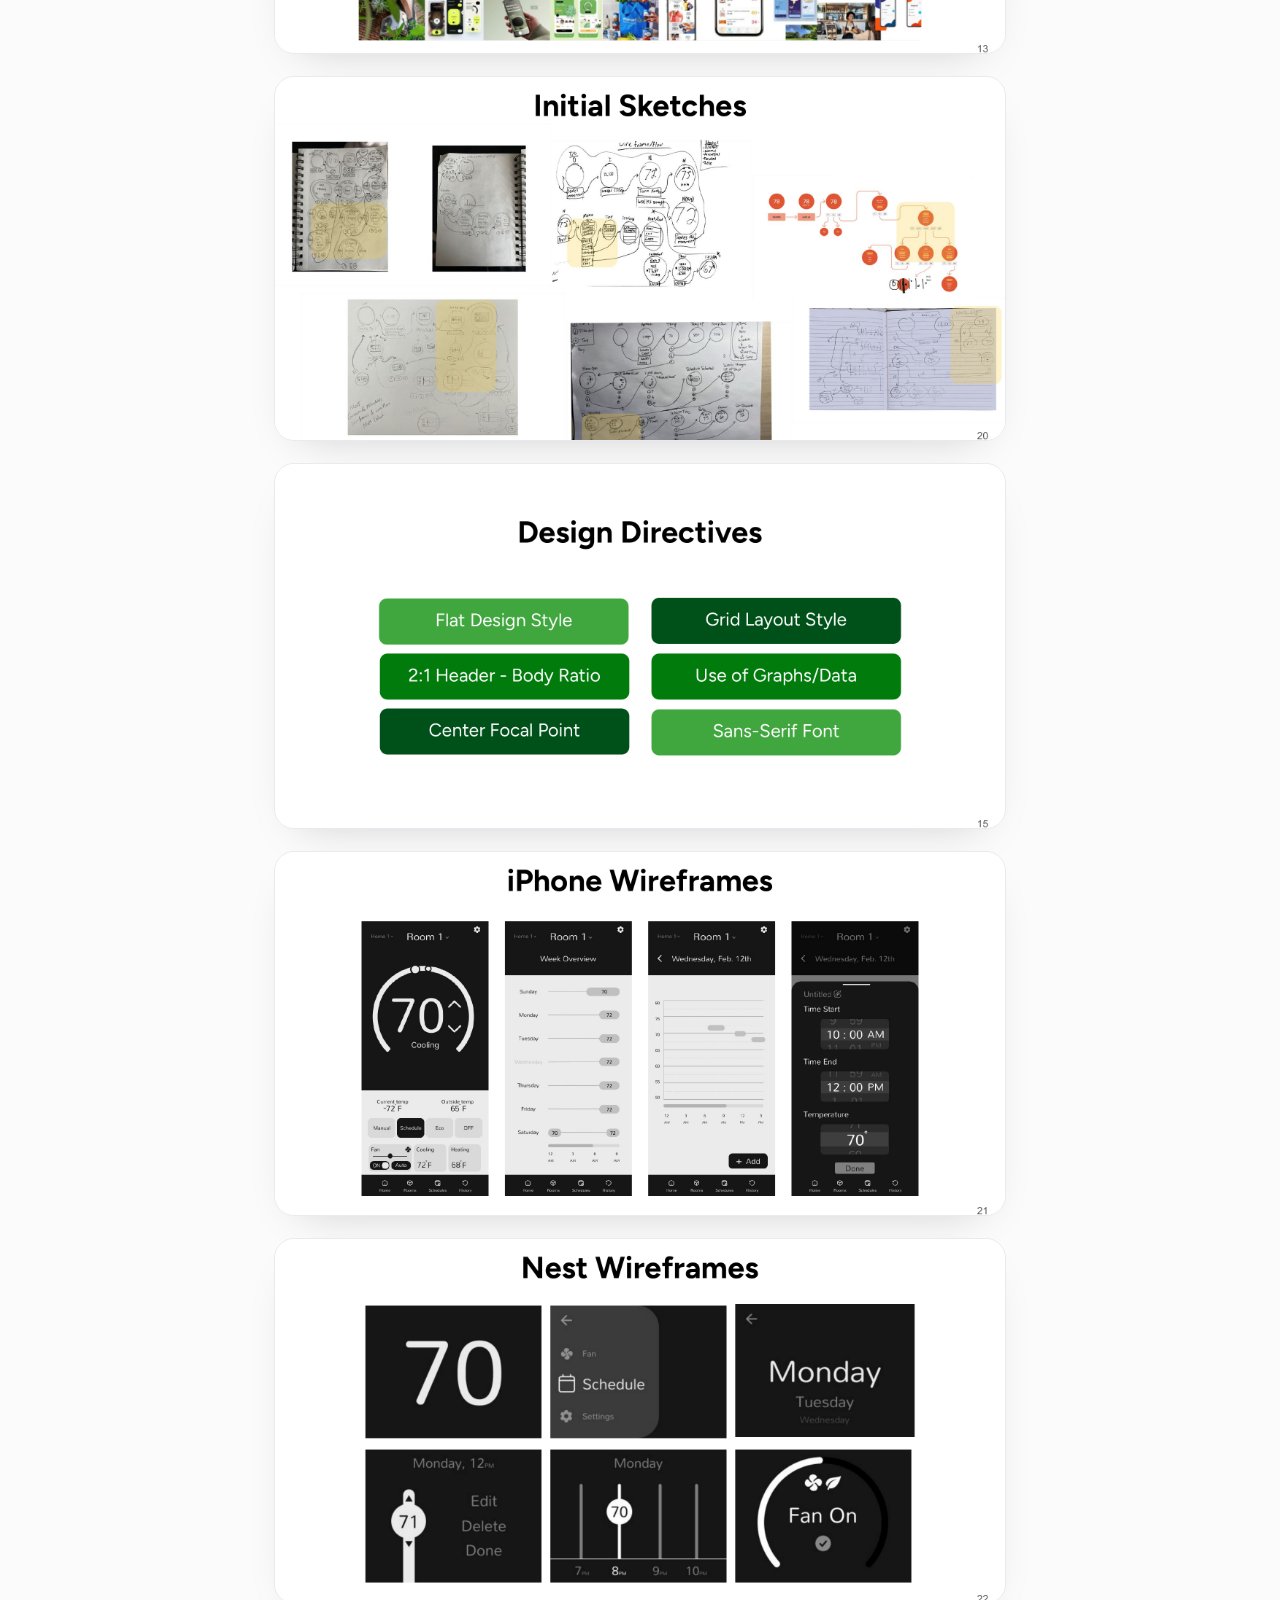
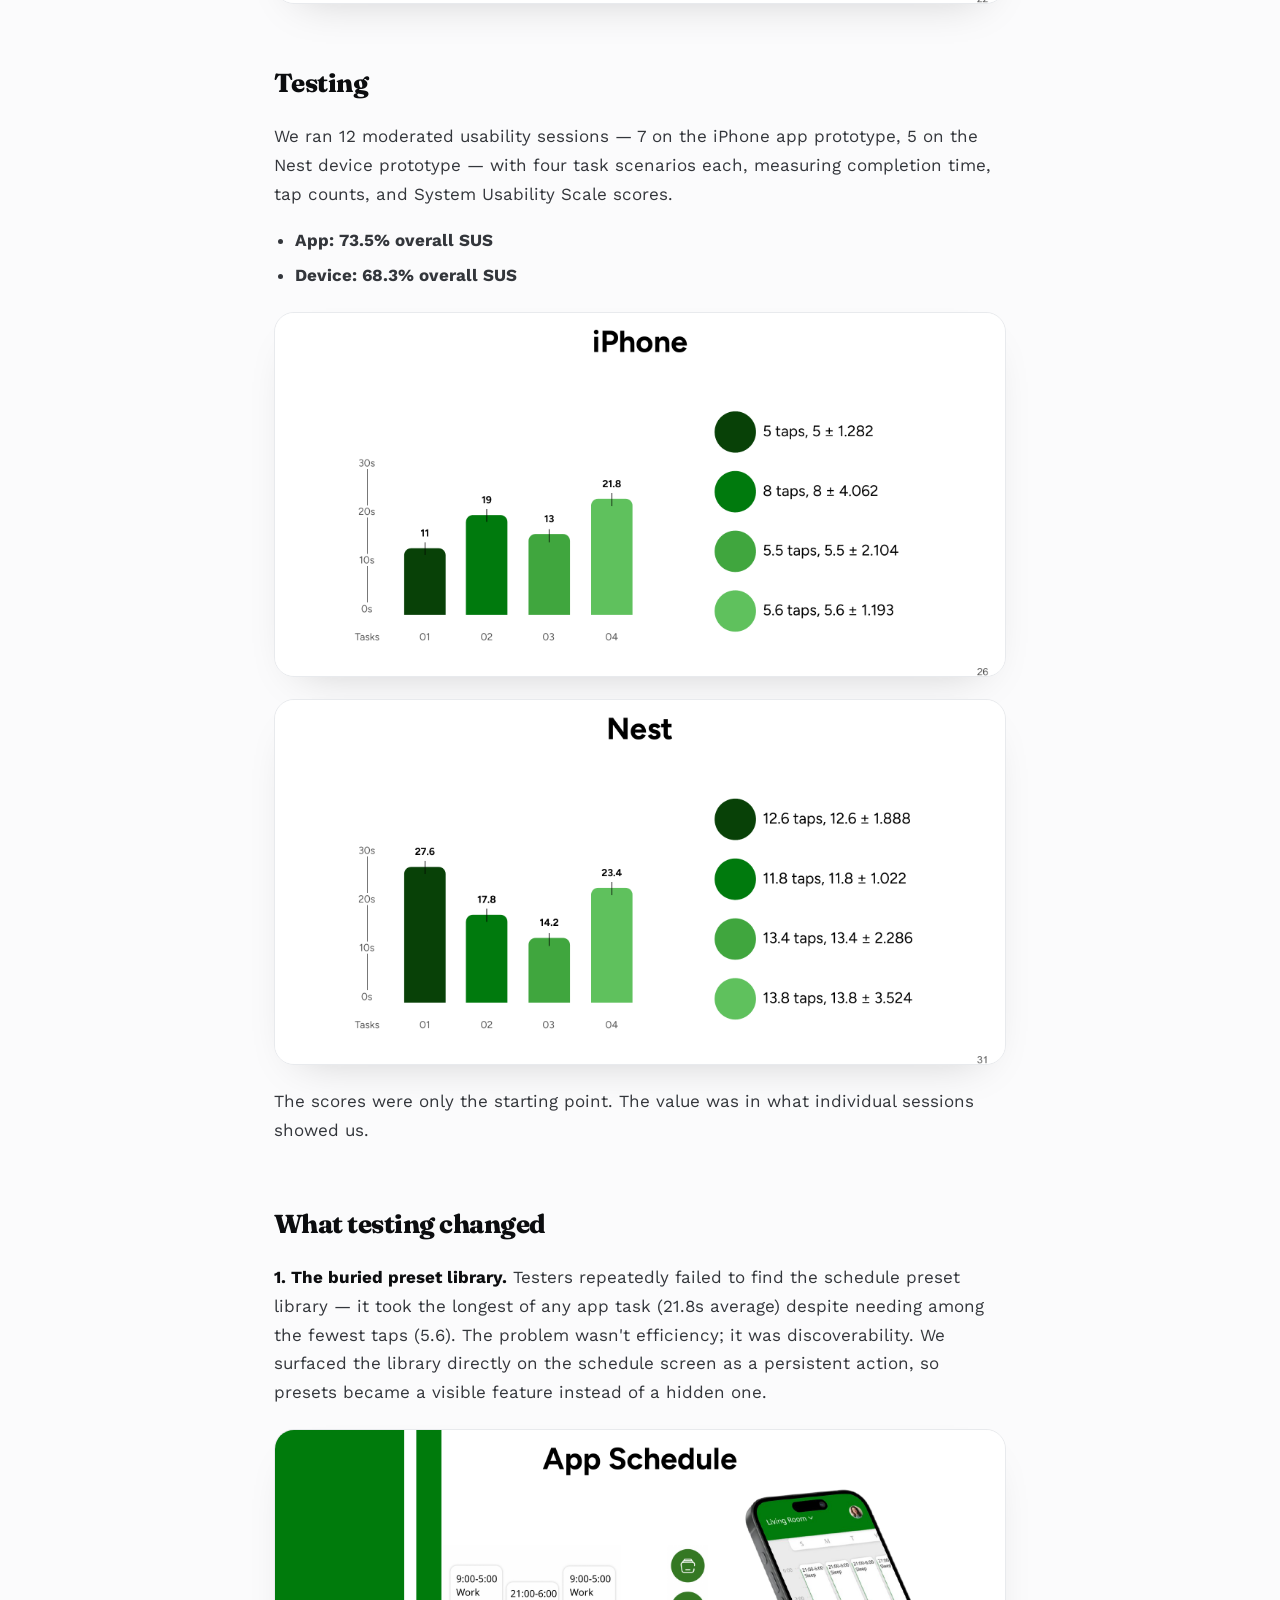
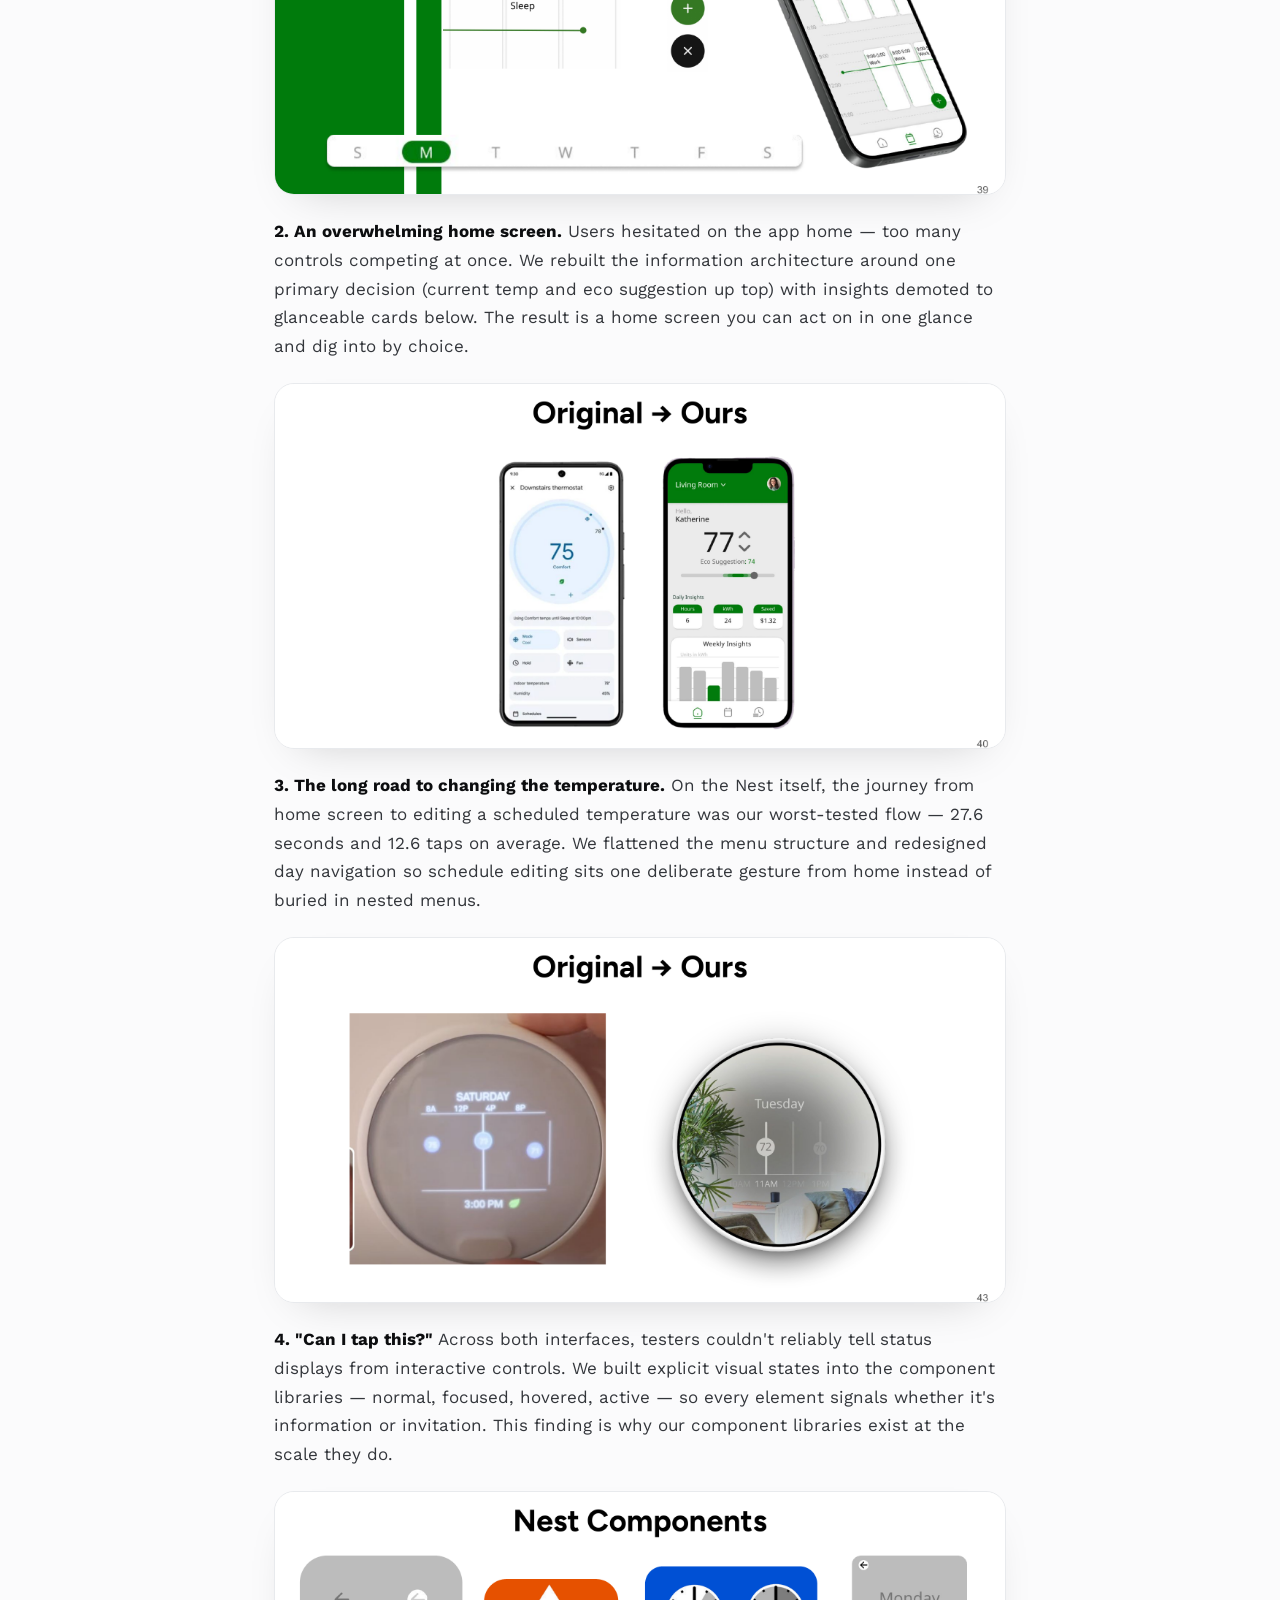
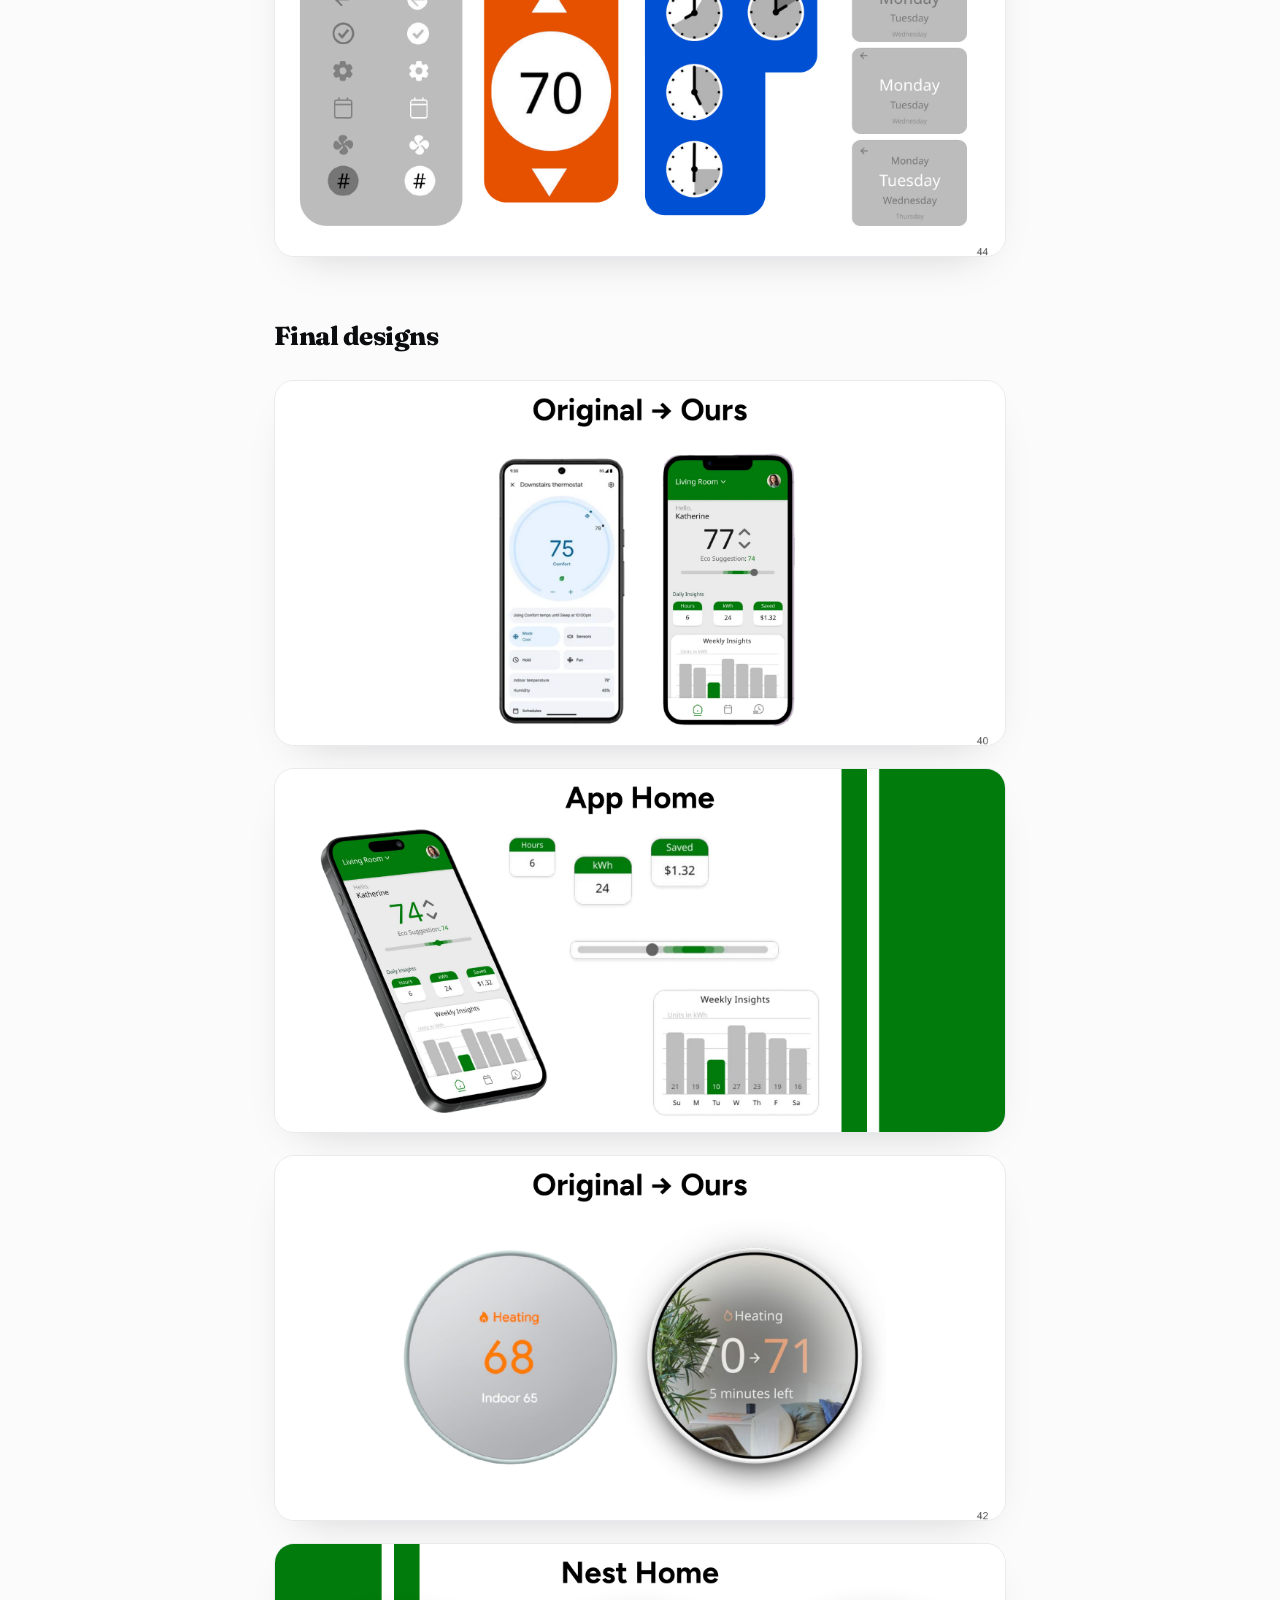
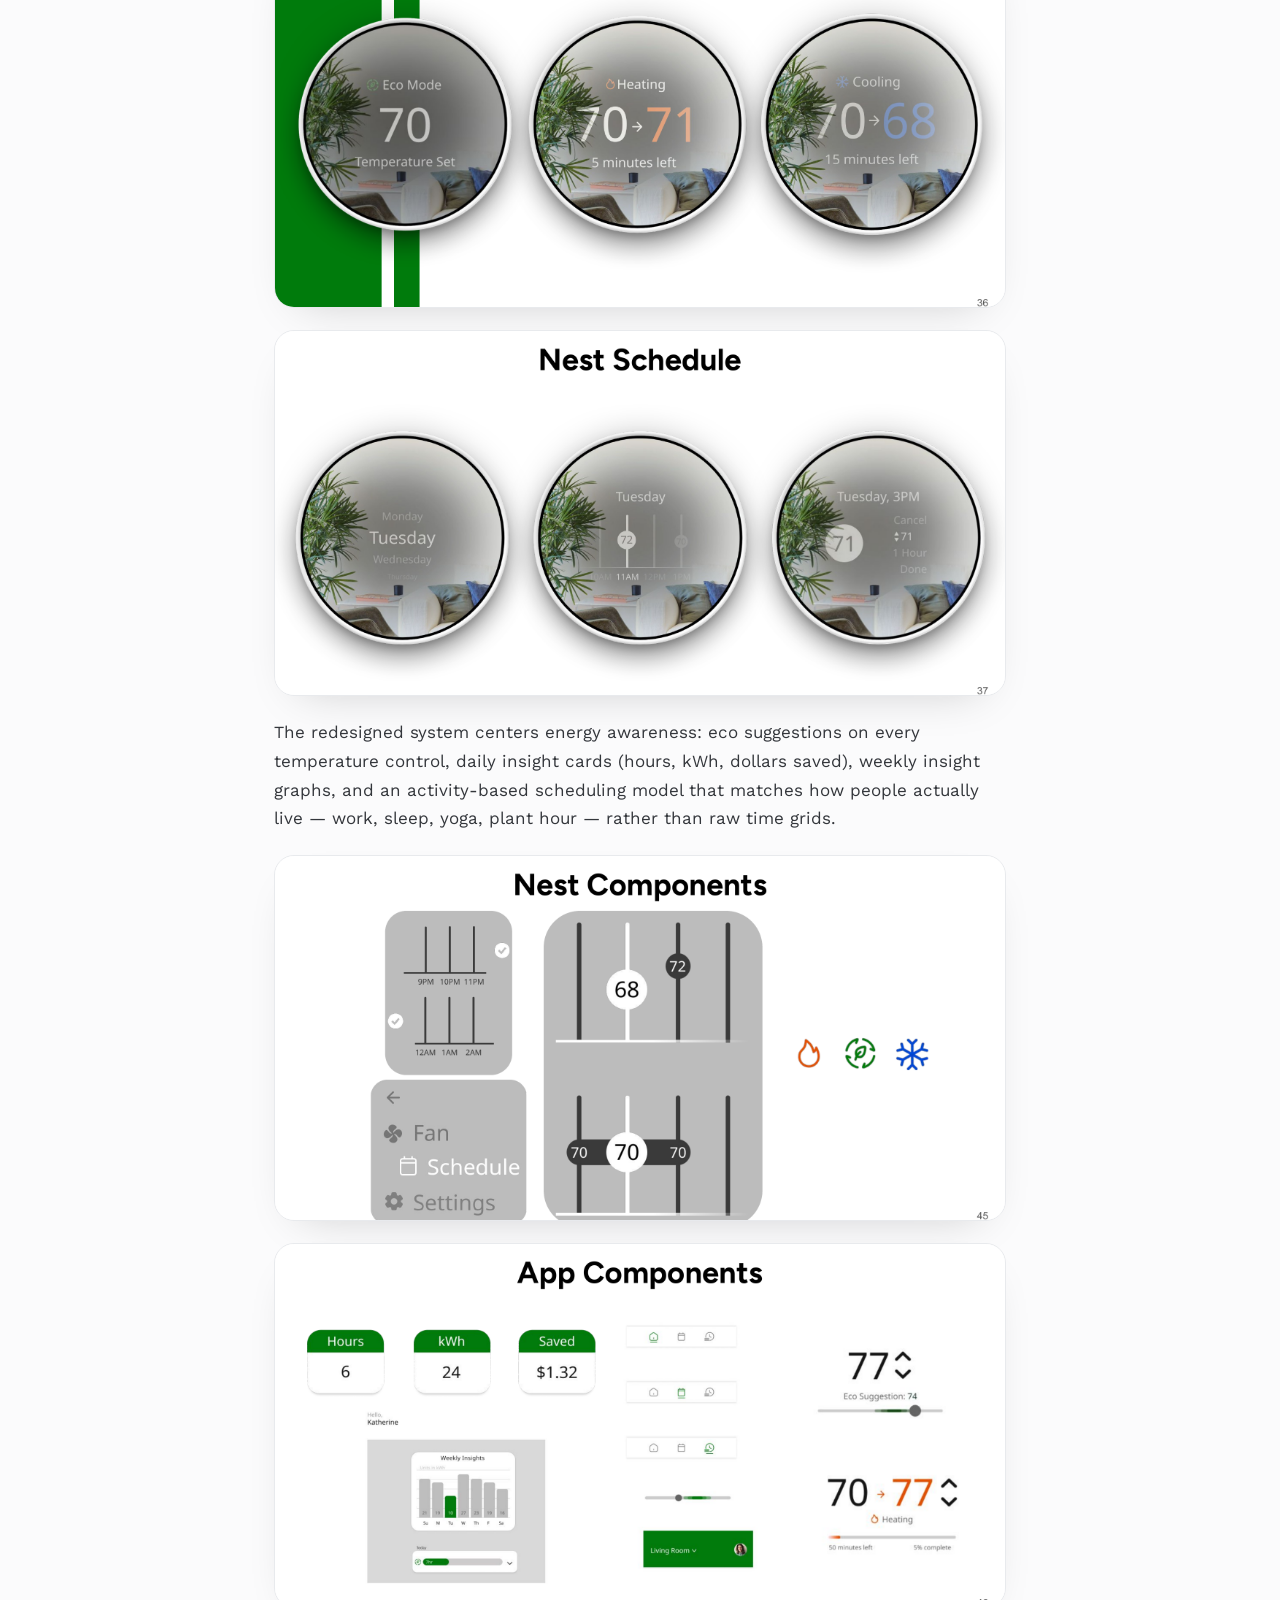
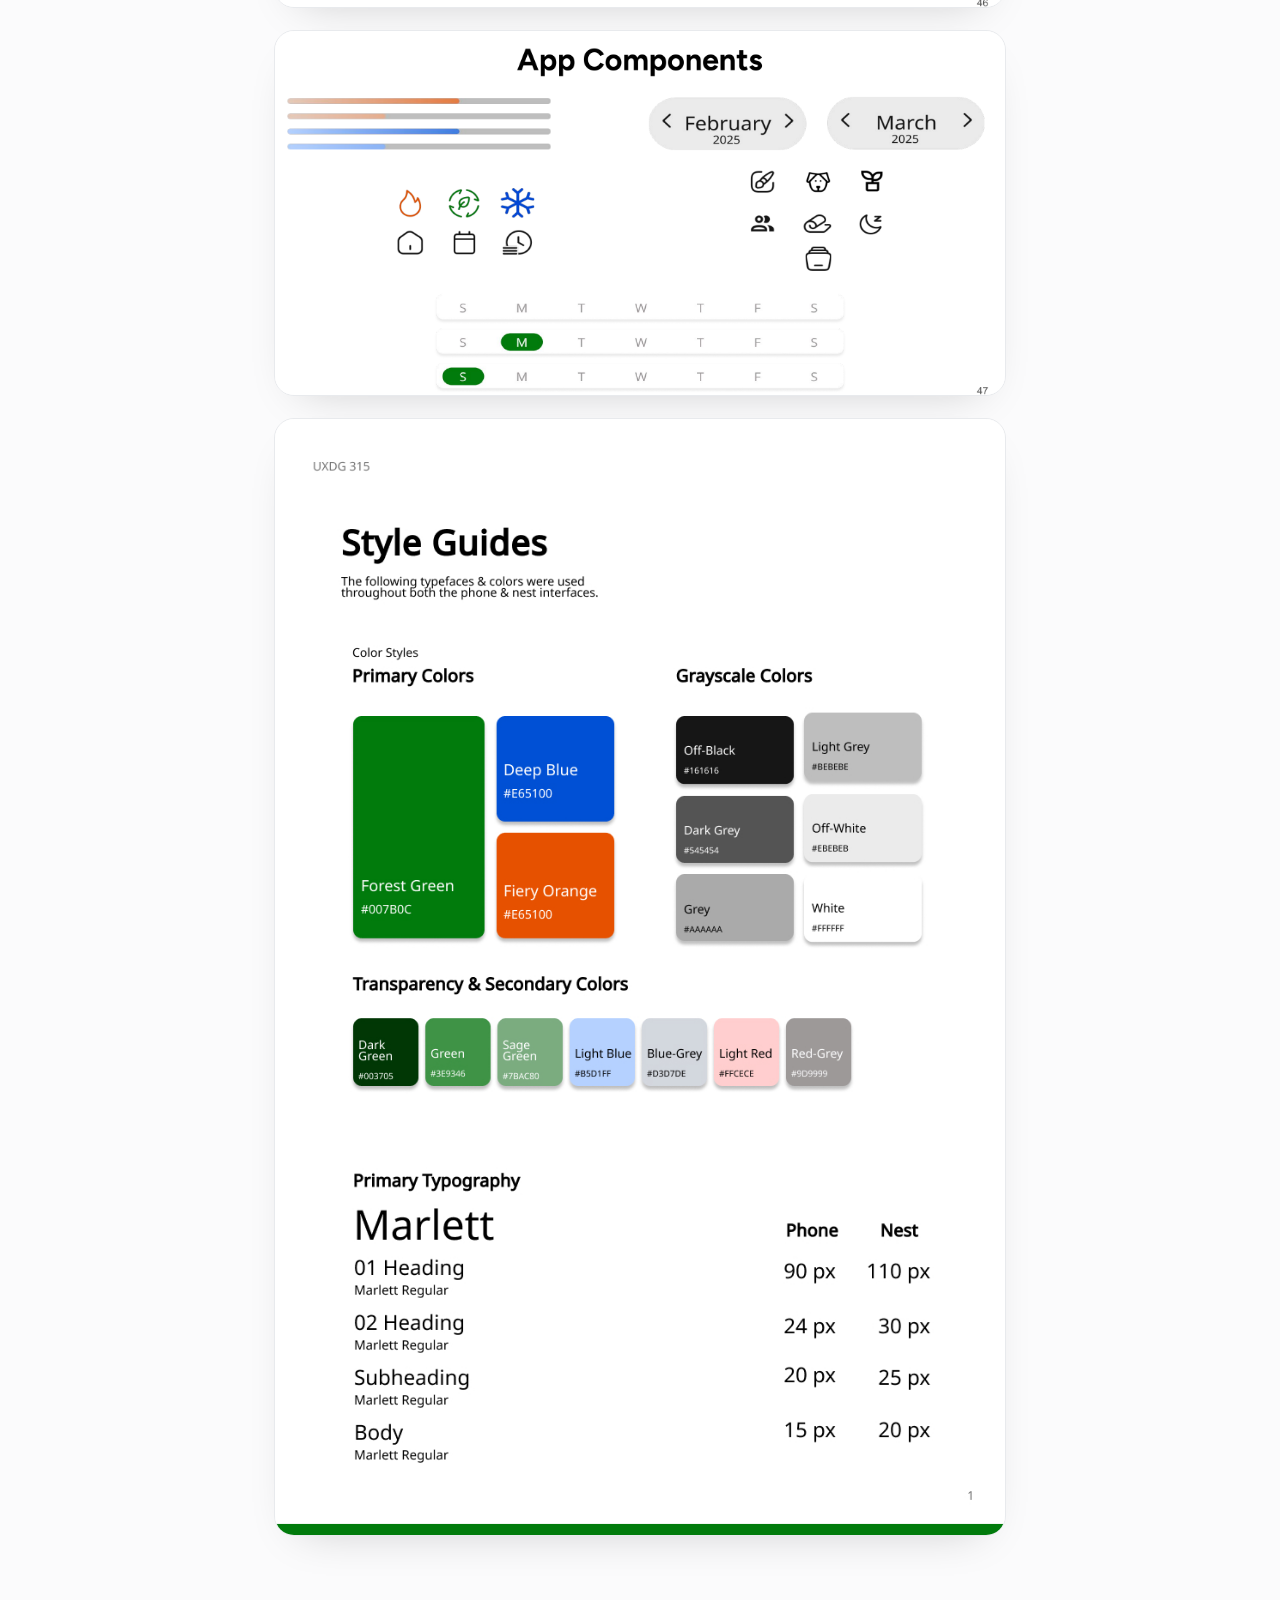
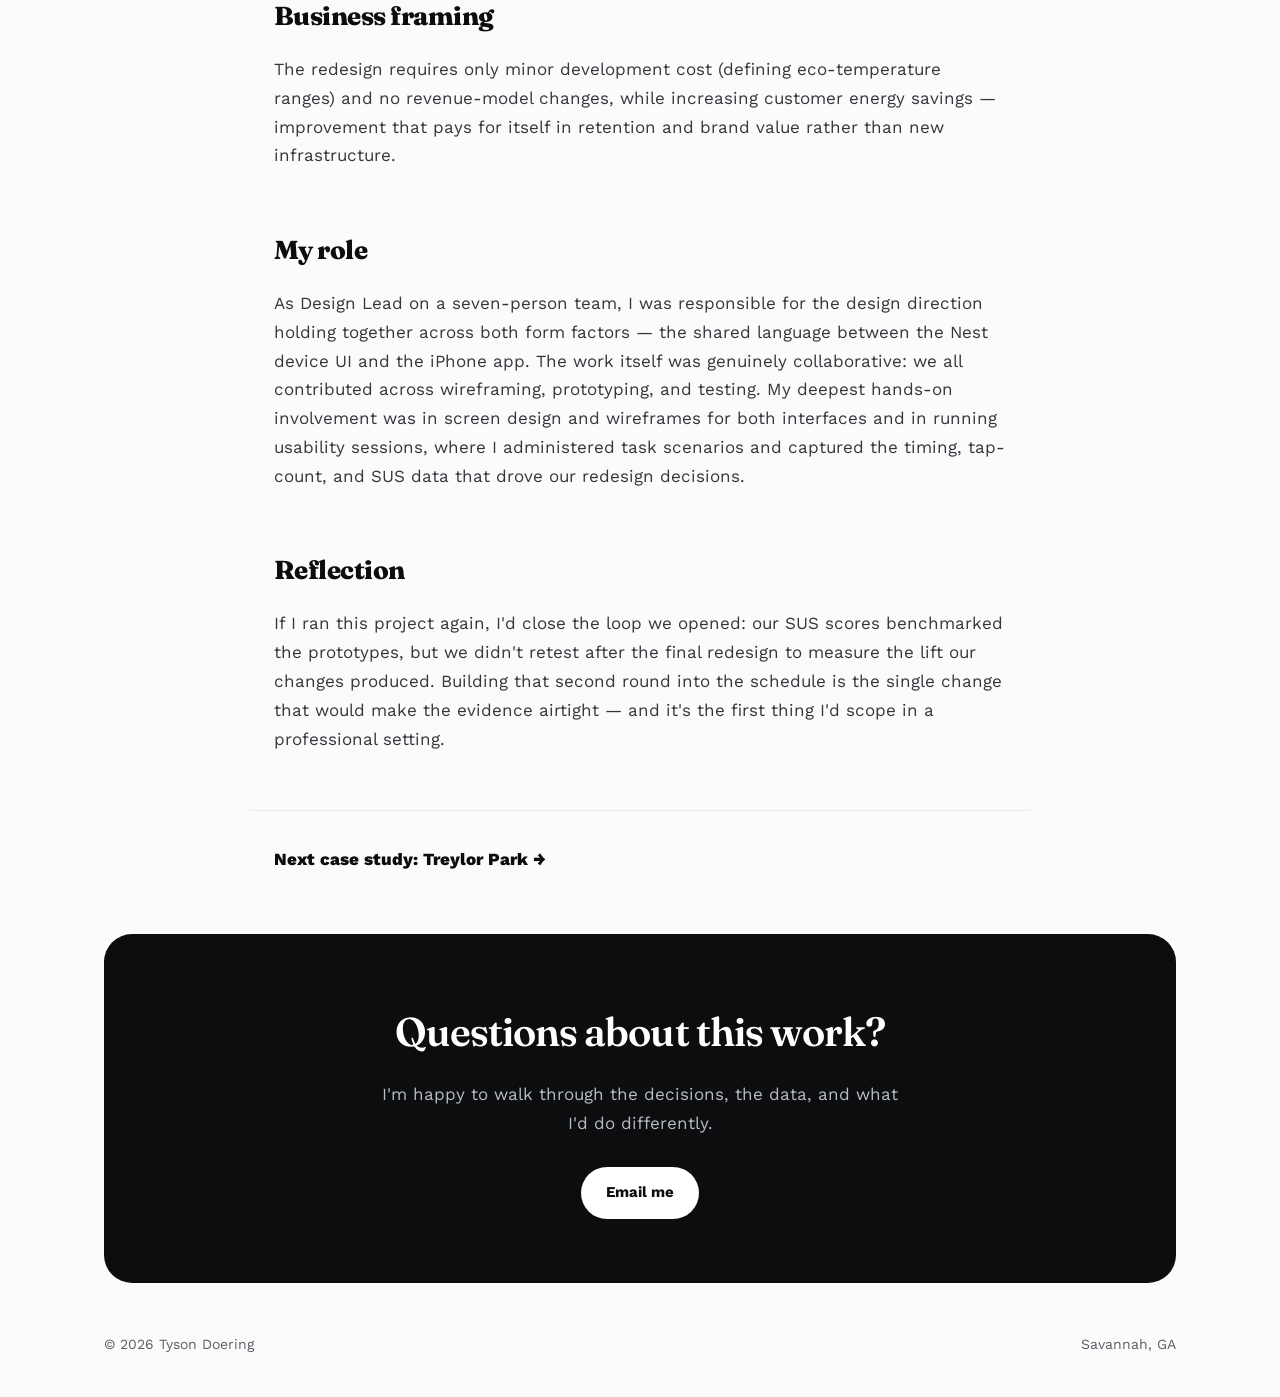
==== commit e64d731f: "Add 2026 redesigns section and page New /redesigns page with the Uni-Pal, Nest and Muzzy 2026 boards" ====
--- a/nest.html
+++ b/nest.html
@@ -12,6 +12,7 @@
   <a class='logo' href='/'>Tyson Doering</a>
   <nav class="top">
     <a class='hide-m' href='/#work'>Work</a>
+    <a class='hide-m' href='/#redesigns'>Redesigns</a>
     <a class='hide-m' href='/#about'>About</a>
     <a class="pill dark" href="mailto:tdoe28711@gmail.com">Email me</a>
   </nav>
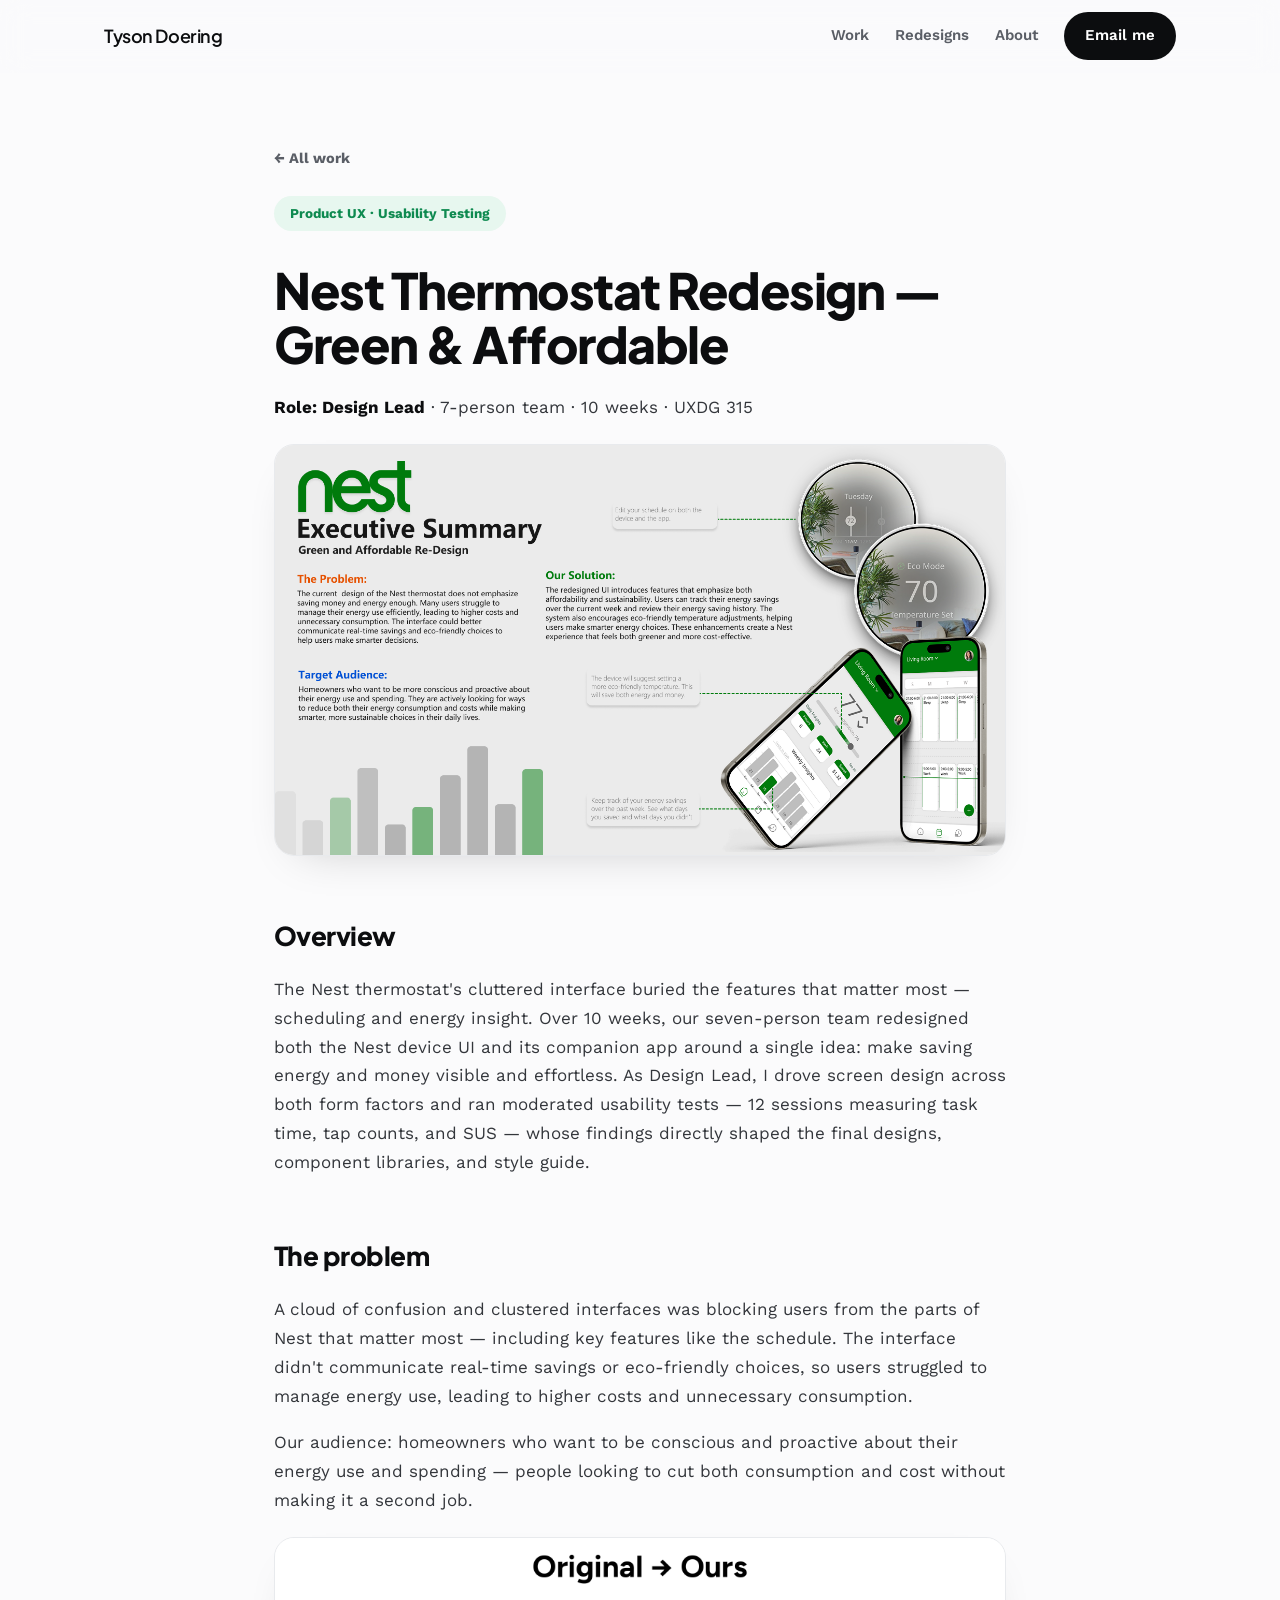
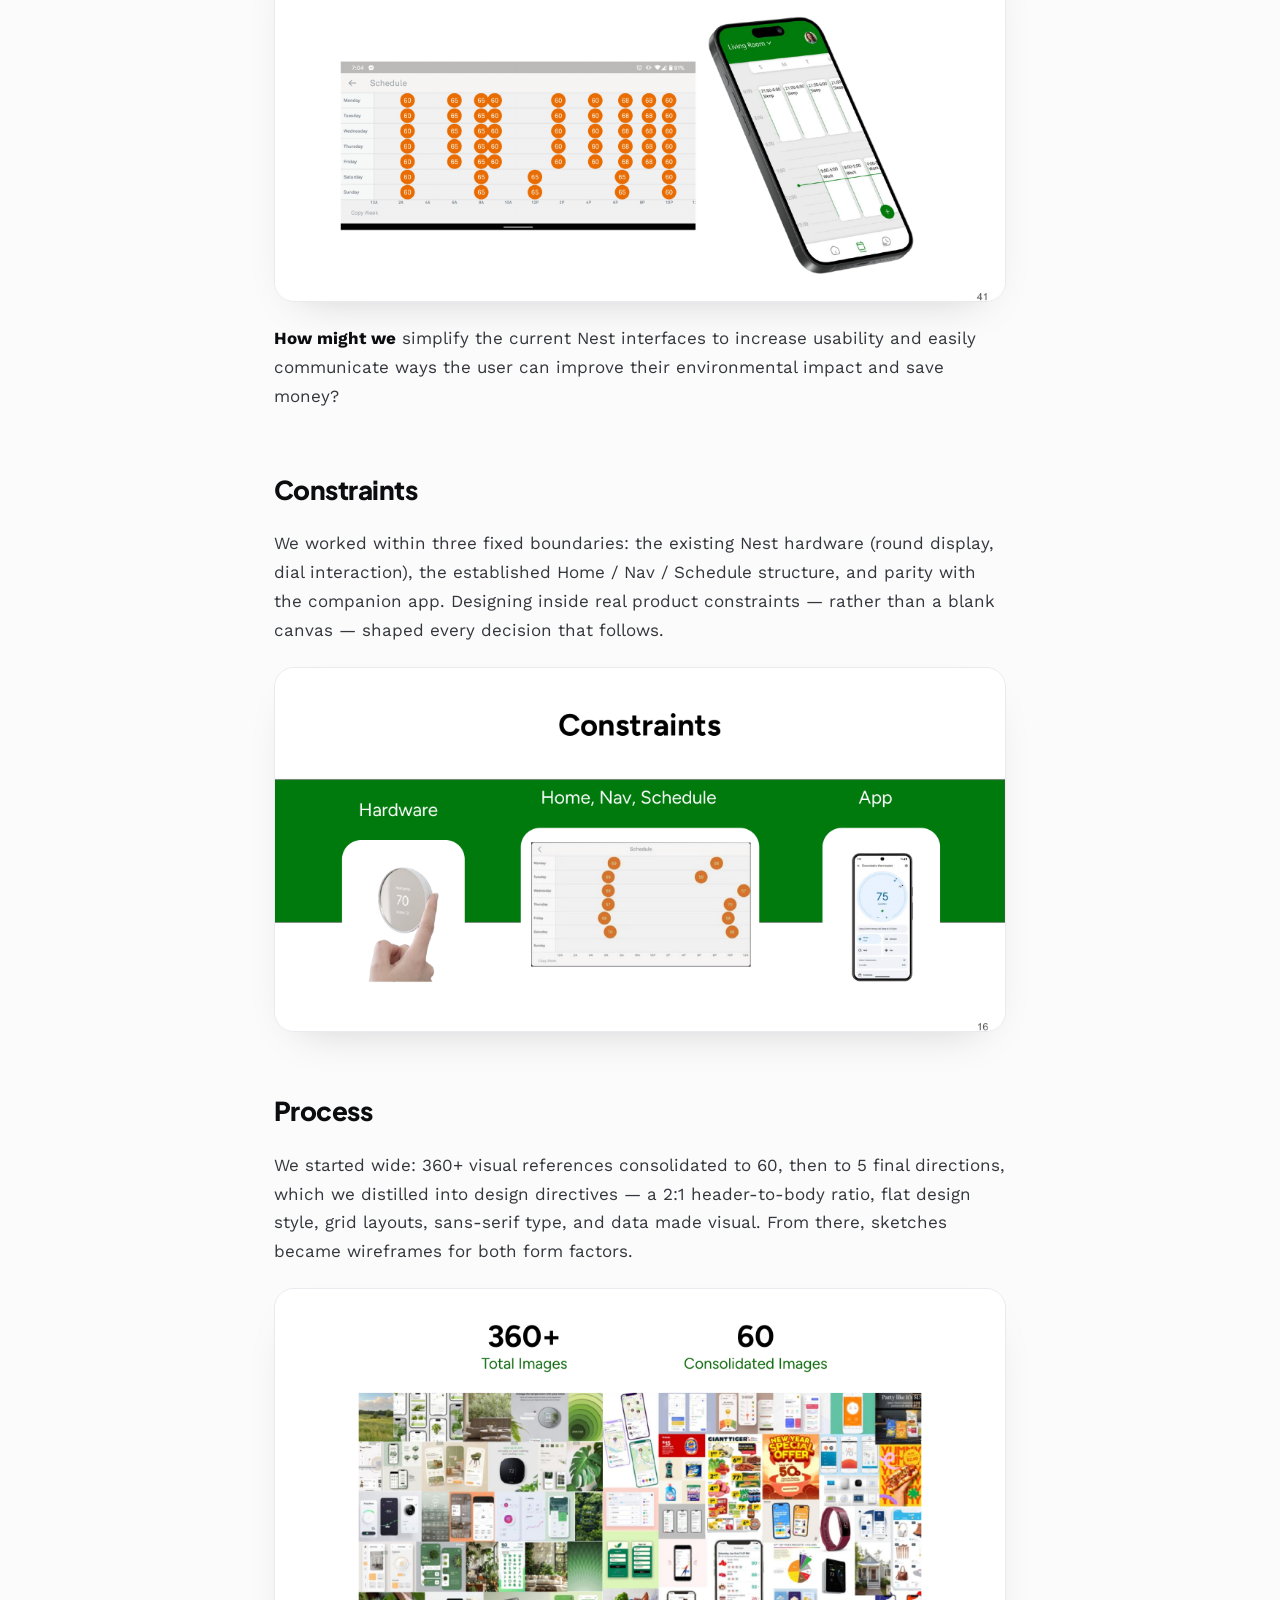
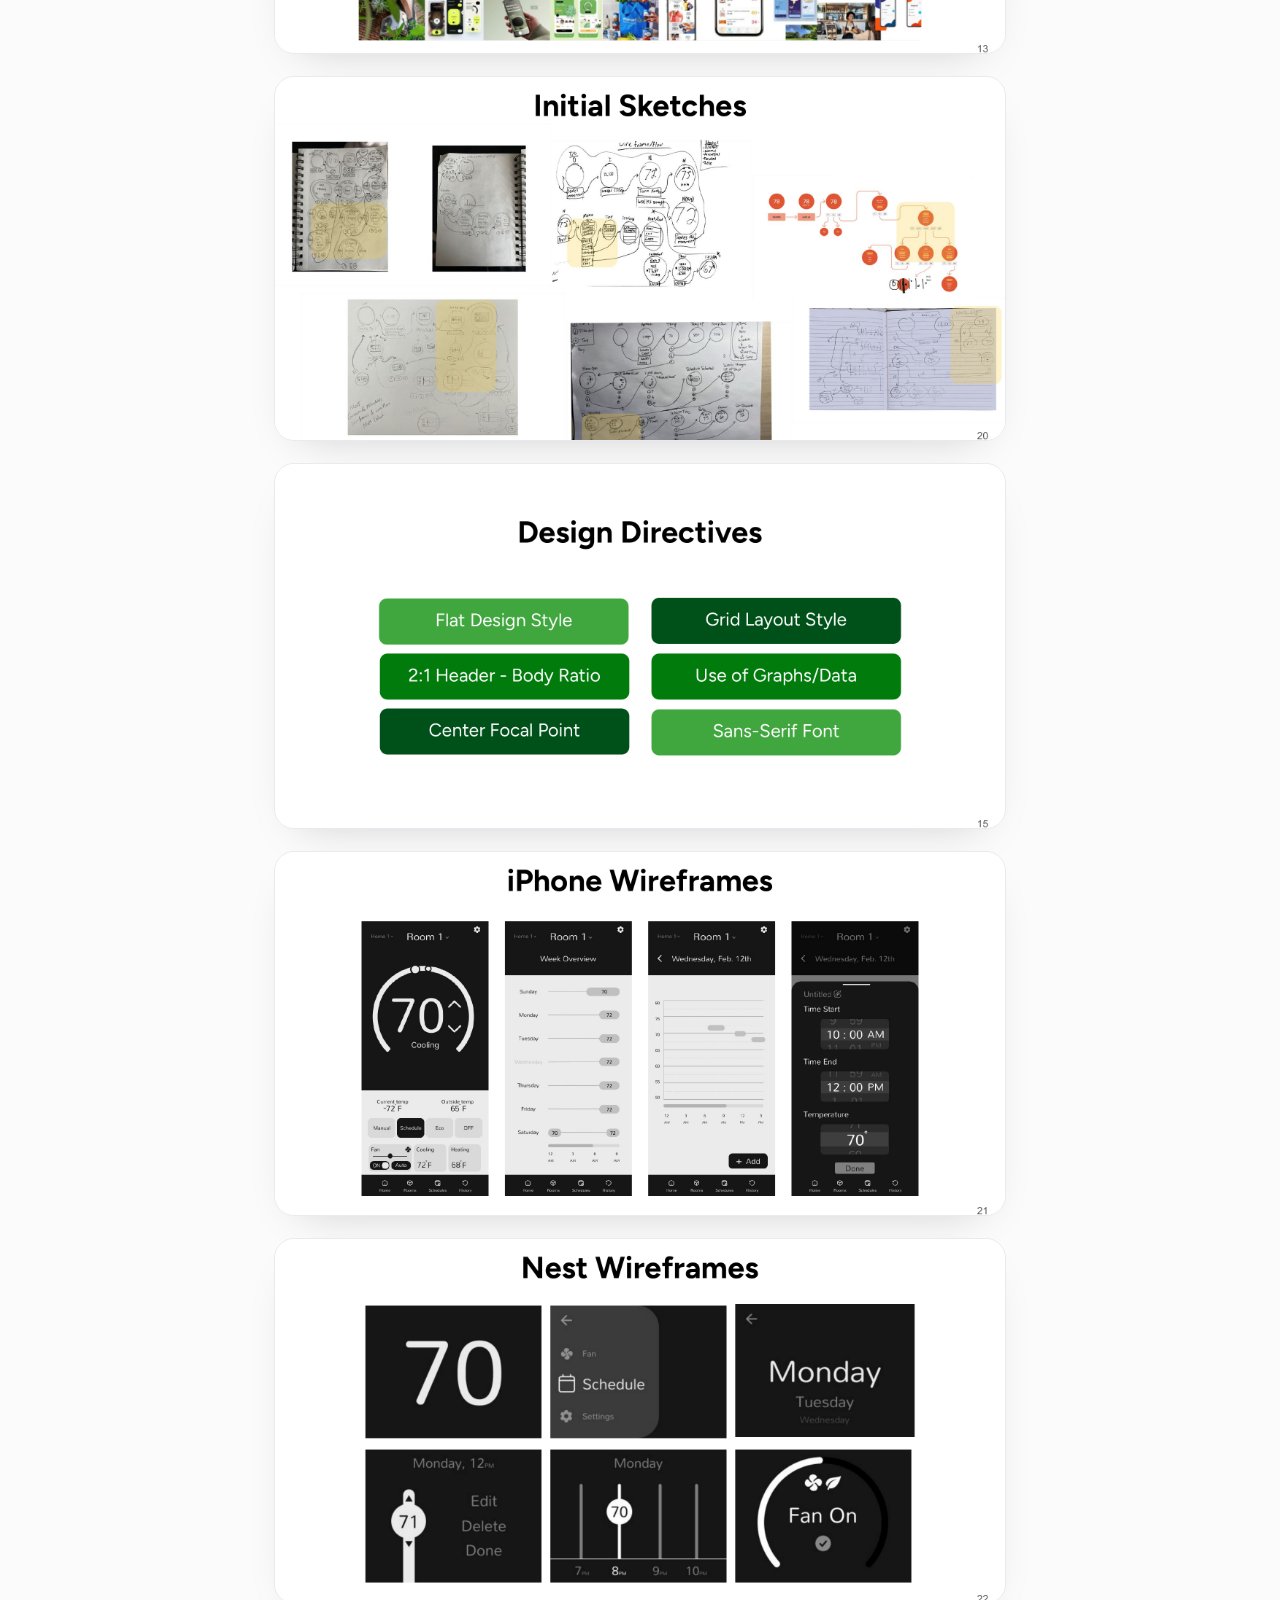
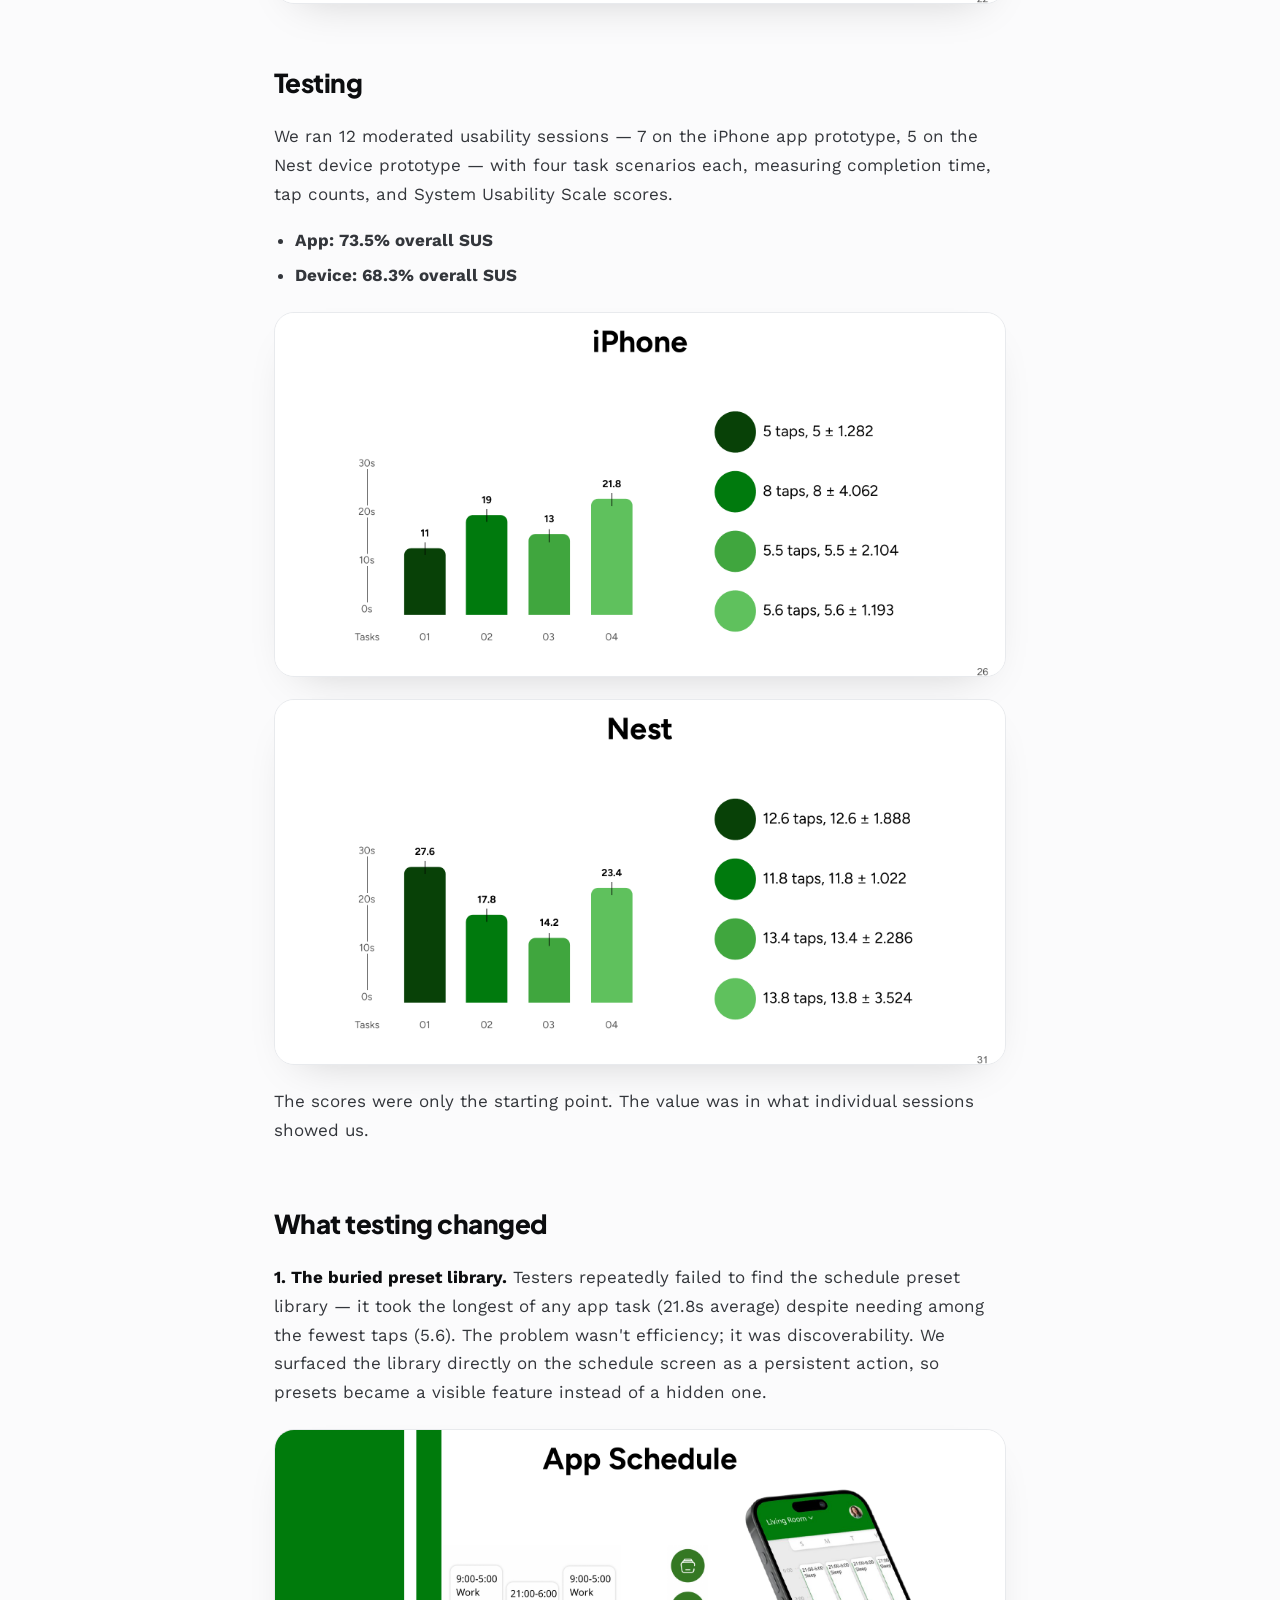
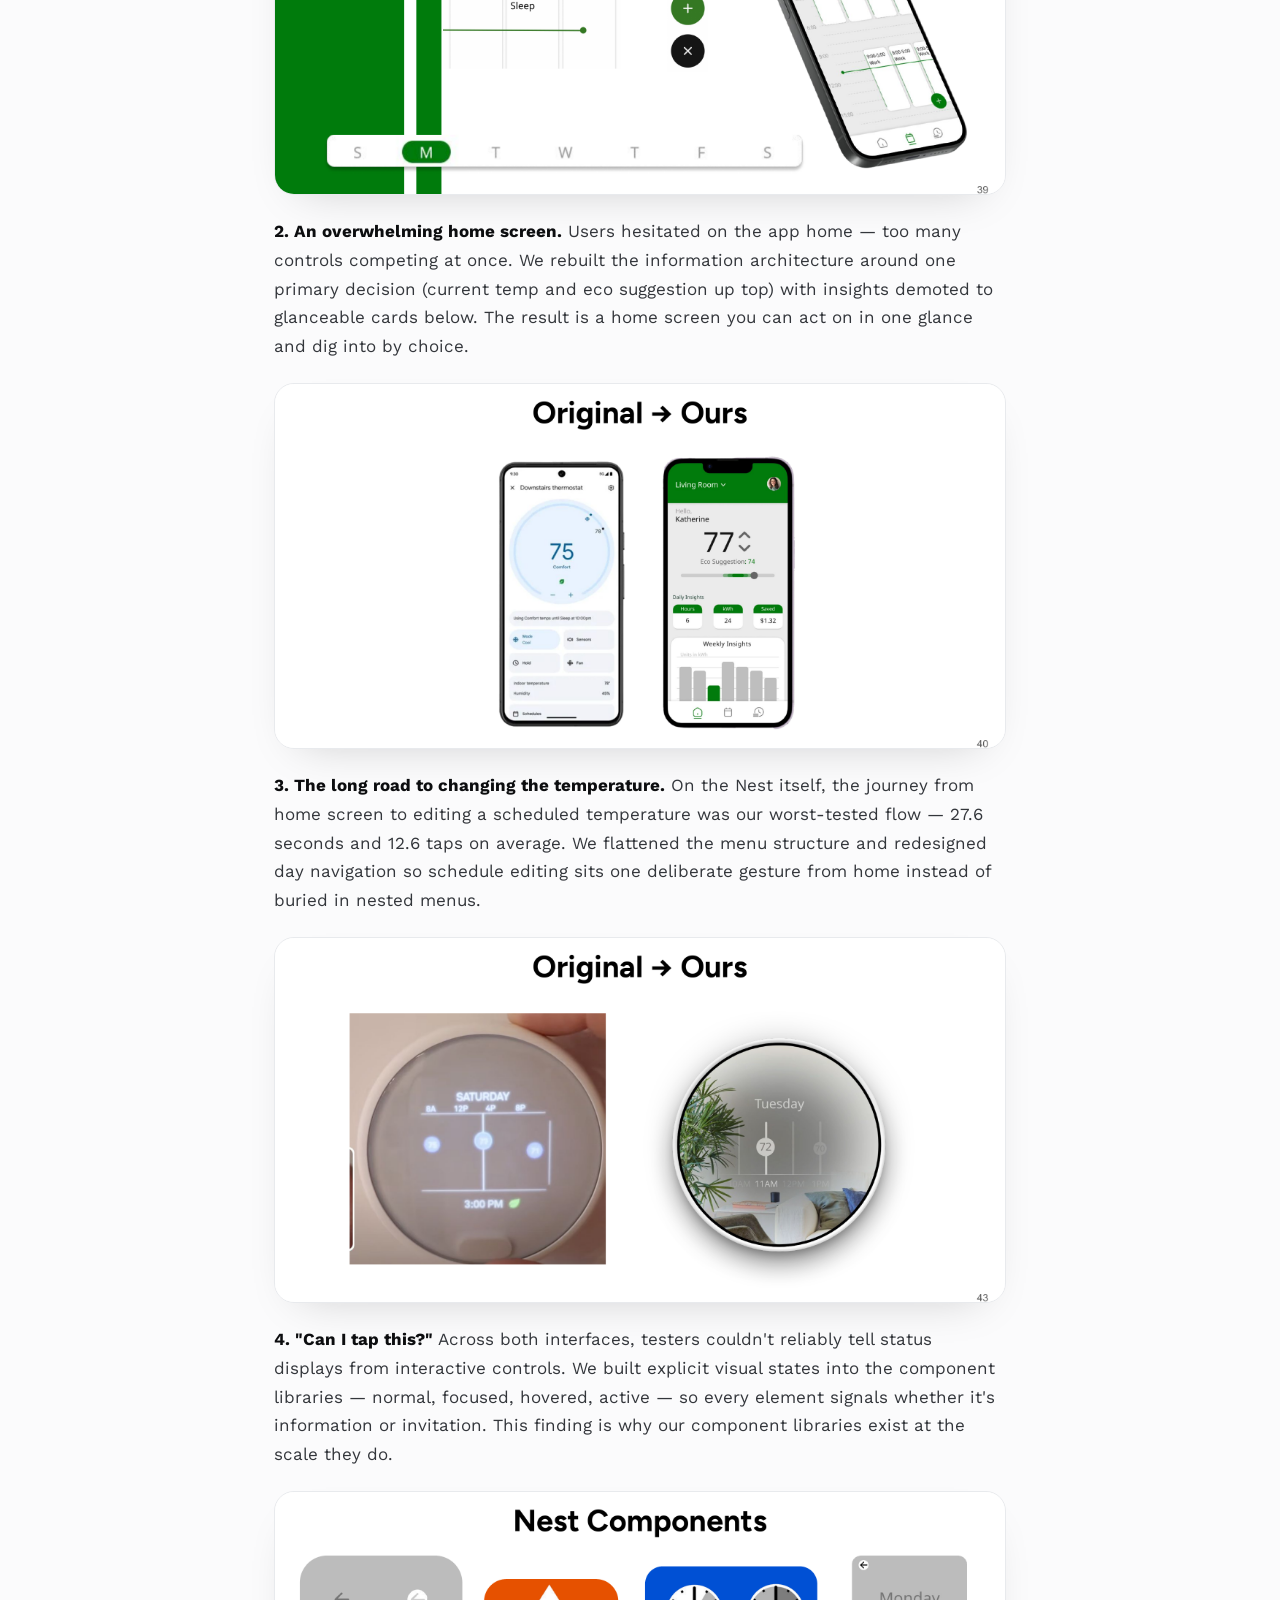
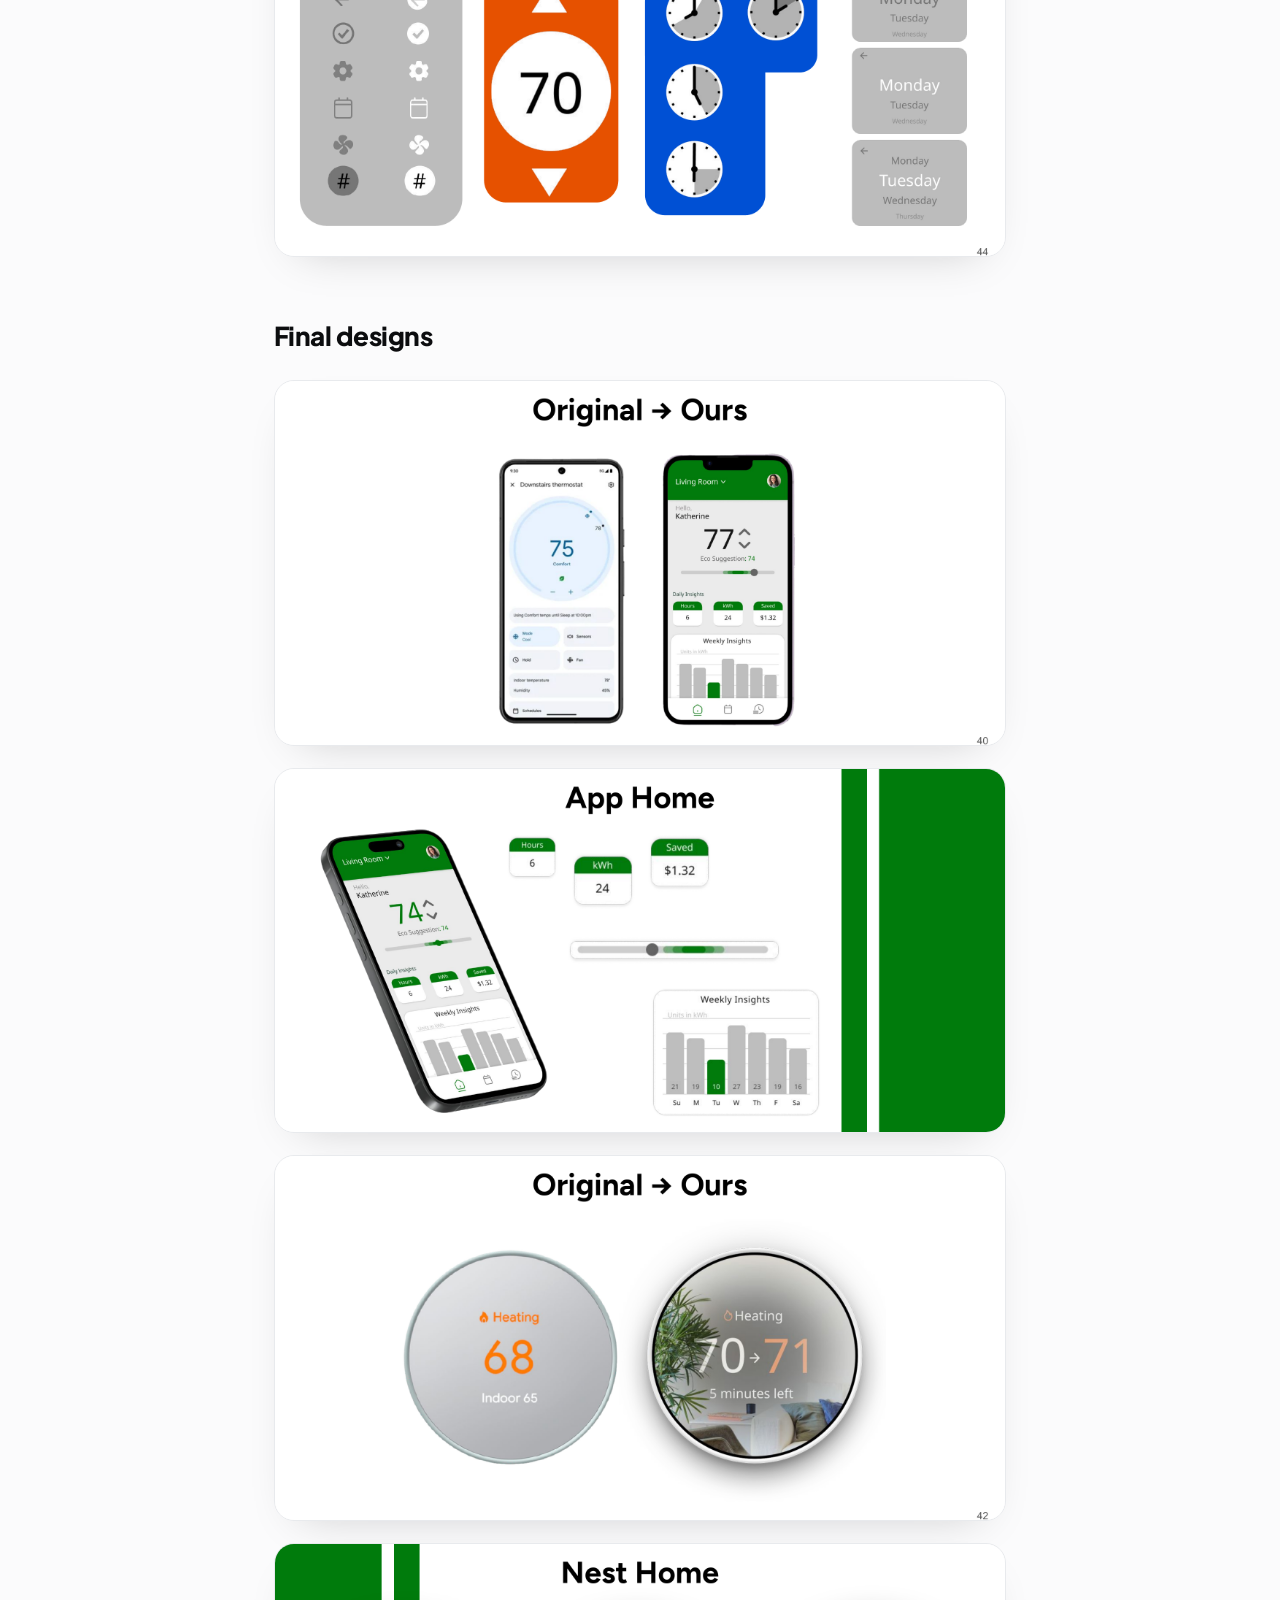
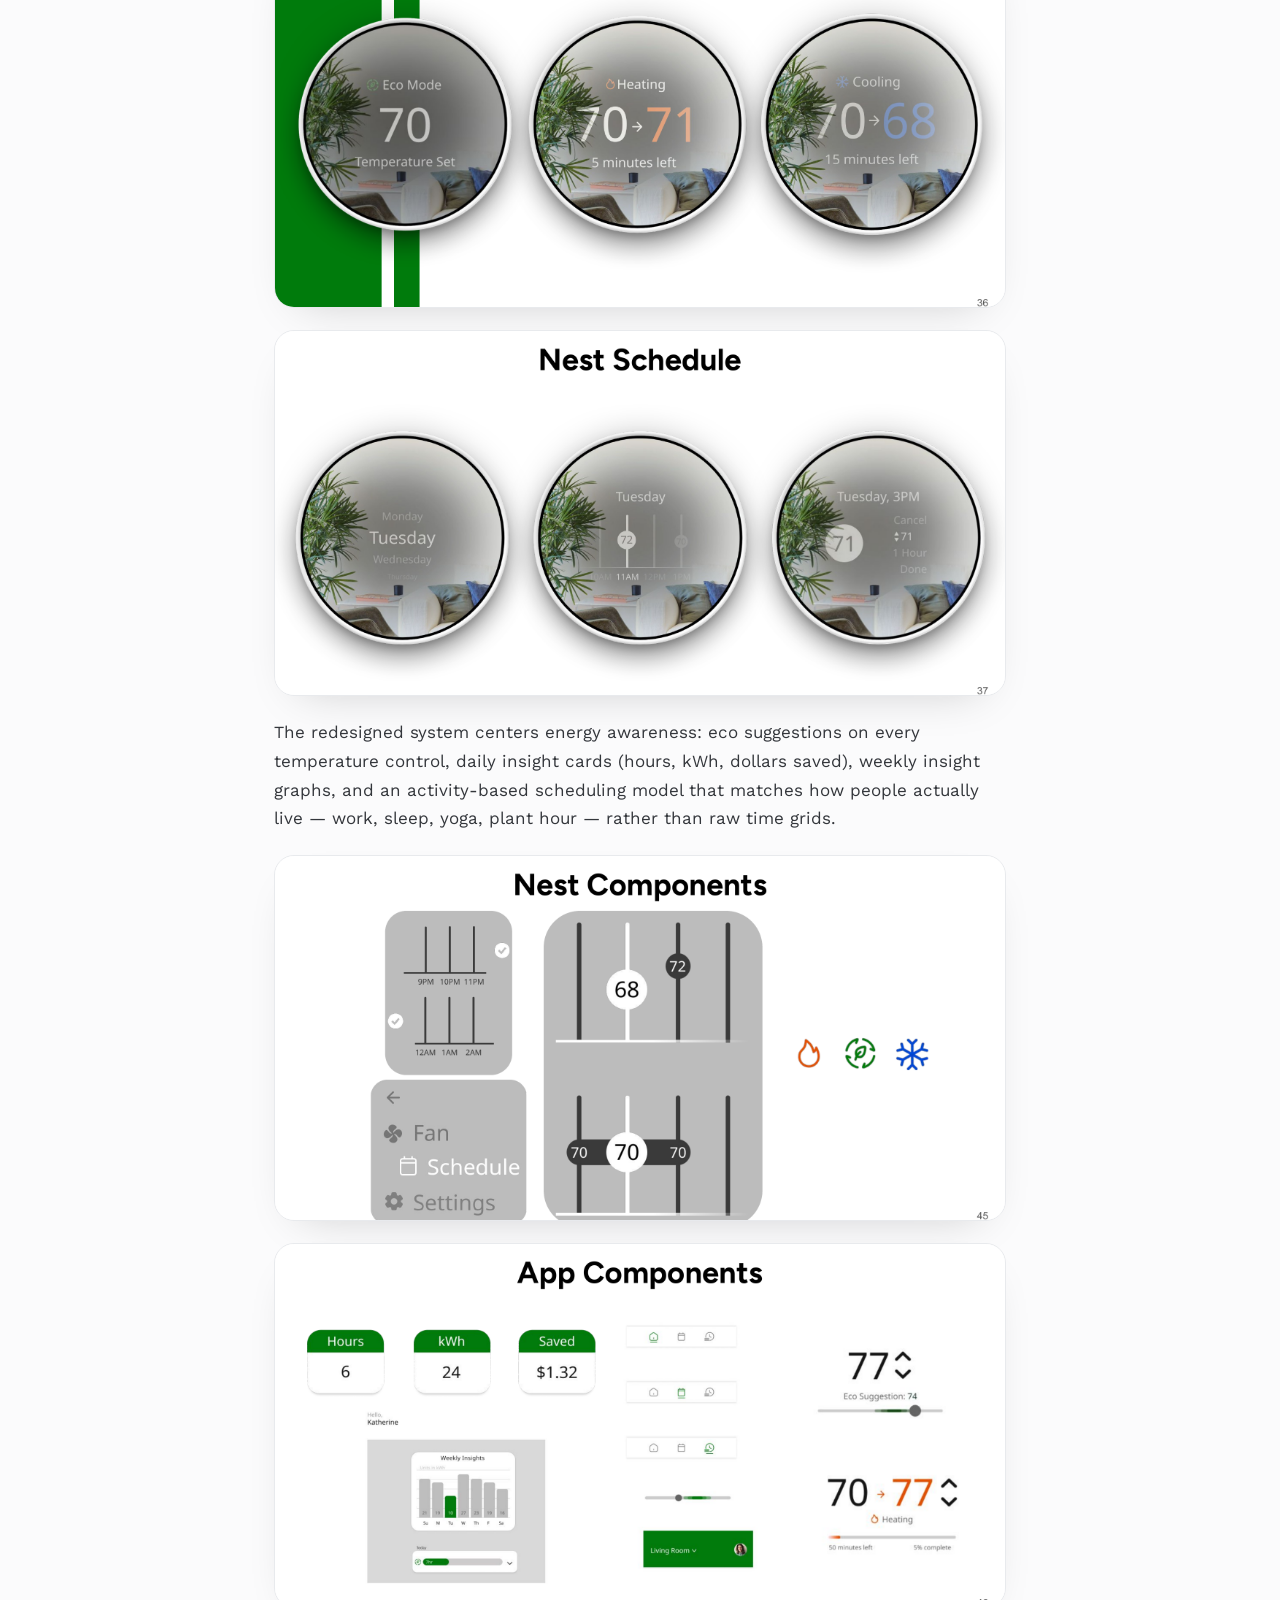
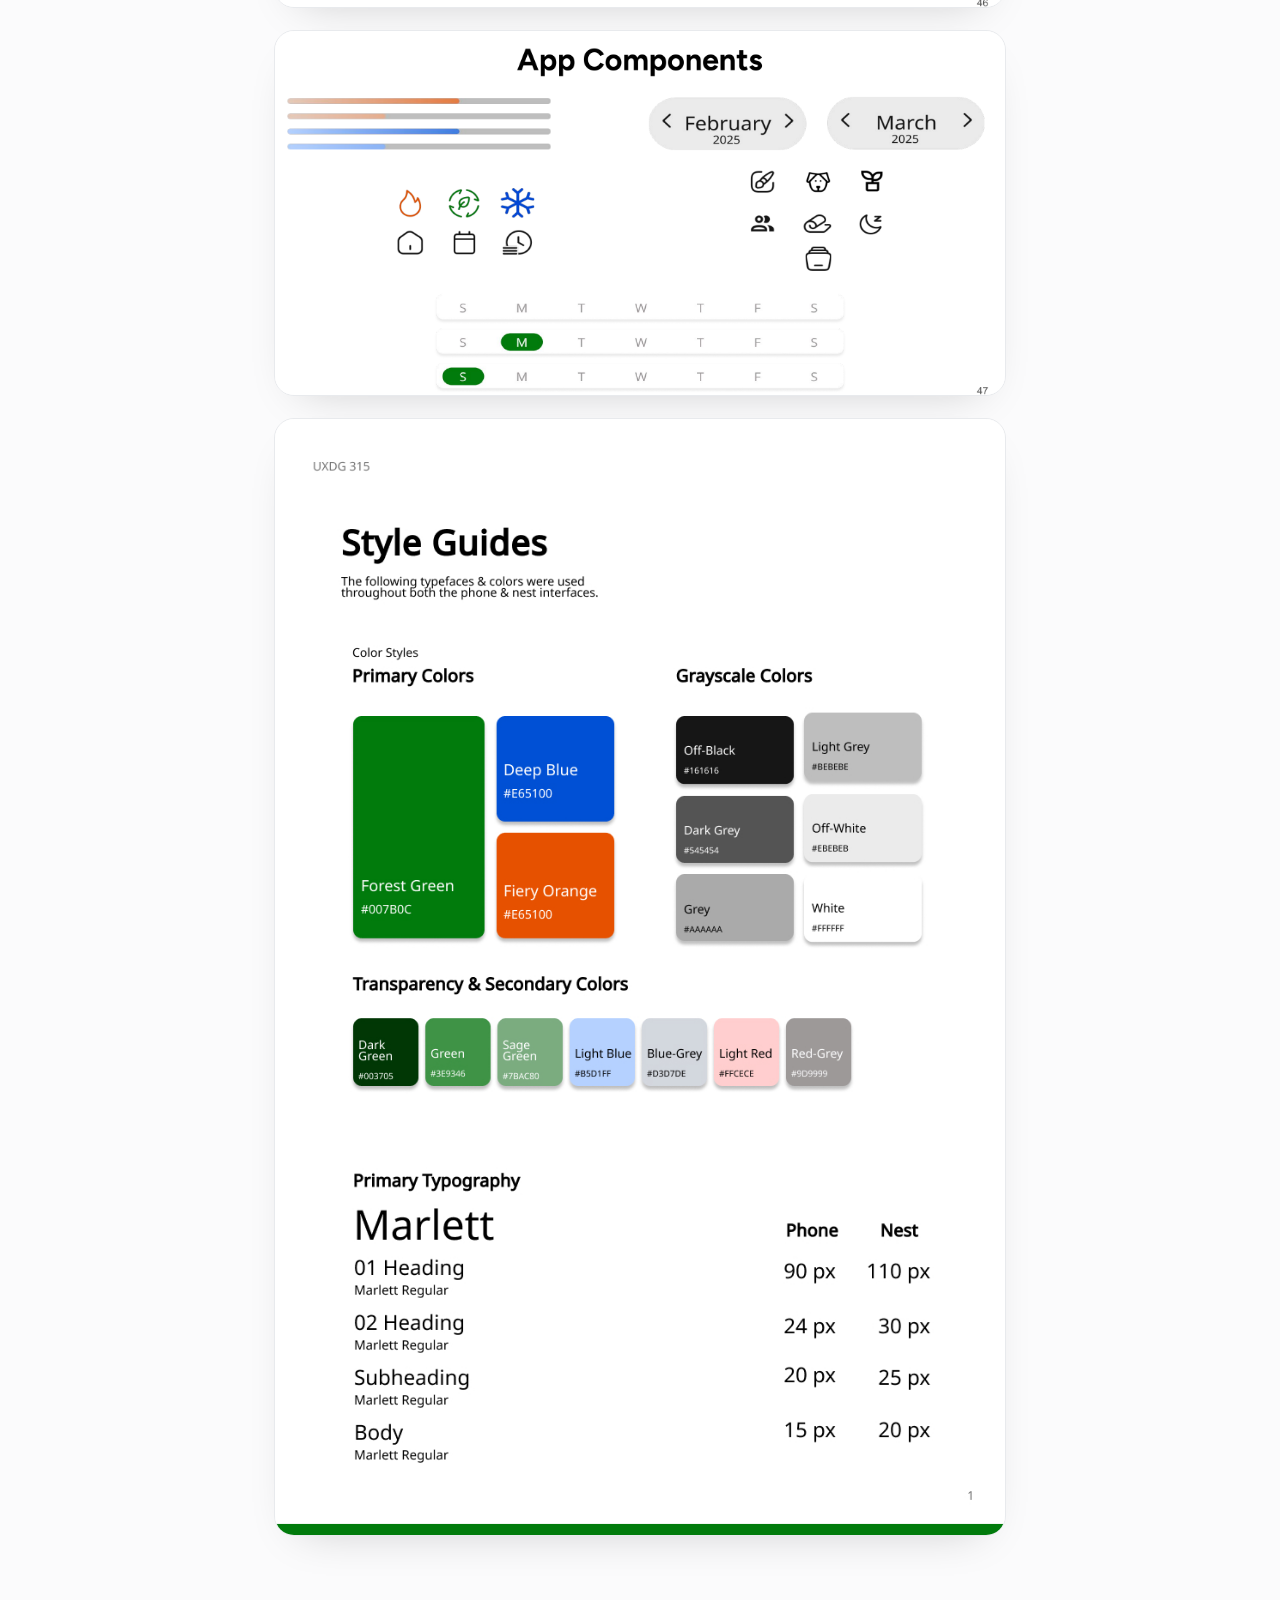
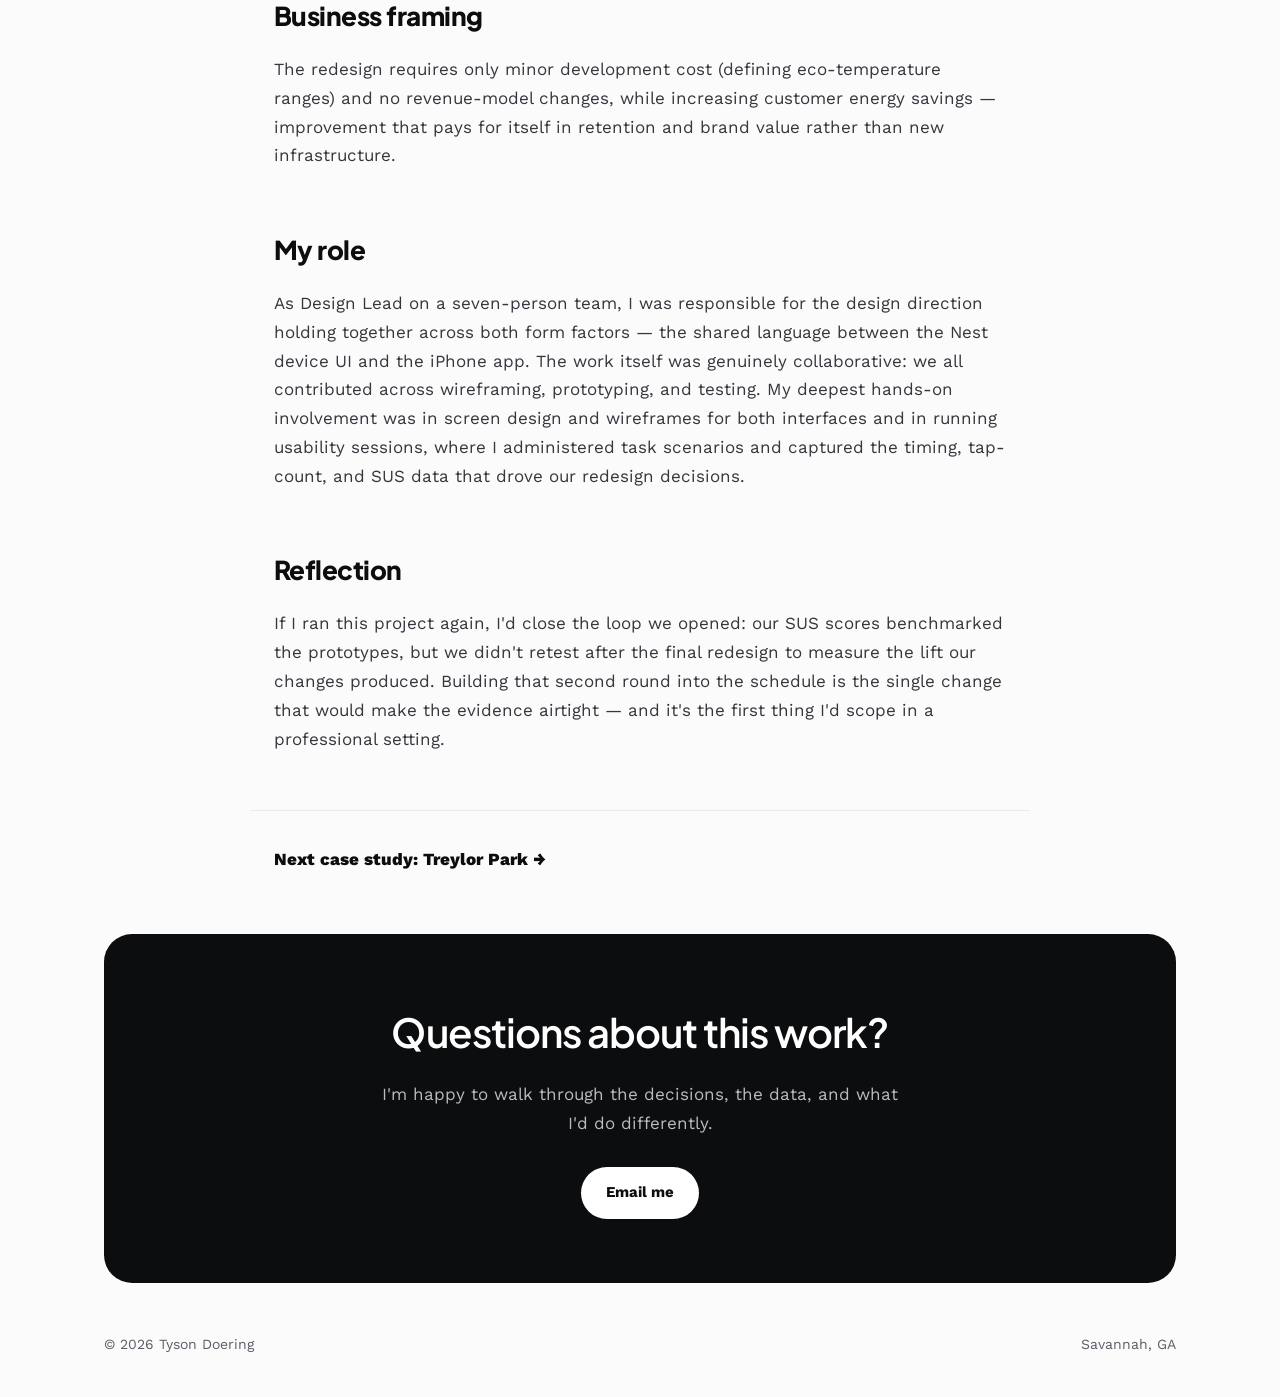
==== commit a061baa9: "Switch headings from Fraunces to Plus Jakarta Sans Co-Authored-By: Claude Opus 5.5 <noreply@anthropi" ====
--- a/nest.html
+++ b/nest.html
@@ -3,7 +3,7 @@
 <head>
 <meta charset="utf-8"><meta name="viewport" content="width=device-width,initial-scale=1">
 <title>Nest Thermostat Redesign — Green & Affordable — Tyson Doering</title>
-<link href="https://fonts.googleapis.com/css2?family=Fraunces:opsz,wght@9..144,400;9..144,500;9..144,600;9..144,700&family=Work+Sans:wght@400;500;600;700&display=swap" rel="stylesheet">
+<link href="https://fonts.googleapis.com/css2?family=Plus+Jakarta+Sans:wght@400;500;600;700;800&family=Work+Sans:wght@400;500;600;700&display=swap" rel="stylesheet">
 <link rel="stylesheet" href="styles.css">
 <link rel="stylesheet" href="transition.css">
 </head>
--- a/styles.css
+++ b/styles.css
@@ -1,4 +1,4 @@
-@import url('https://fonts.googleapis.com/css2?family=Fraunces:opsz,wght@9..144,400;9..144,500;9..144,600;9..144,700&family=Work+Sans:wght@400;500;600;700&display=swap');
+@import url('https://fonts.googleapis.com/css2?family=Plus+Jakarta+Sans:wght@400;500;600;700;800&family=Work+Sans:wght@400;500;600;700&display=swap');
 
 :root{
   --bg:#FBFBFC; --panel:#F3F4F6; --card:#FFFFFF;
@@ -125,5 +125,5 @@
 
 
 /* warm serif display */
-h1,h2,h3,h4,.logo,.case-hero h1,.cta-card h2{font-family:'Fraunces',serif;font-weight:600;letter-spacing:-.024em}
+h1,h2,h3,h4,.logo,.case-hero h1,.cta-card h2{font-family:'Plus Jakarta Sans',system-ui,sans-serif;font-weight:600;letter-spacing:-.024em}
 .kicker,.tag,.sub{font-family:'Work Sans',sans-serif}
